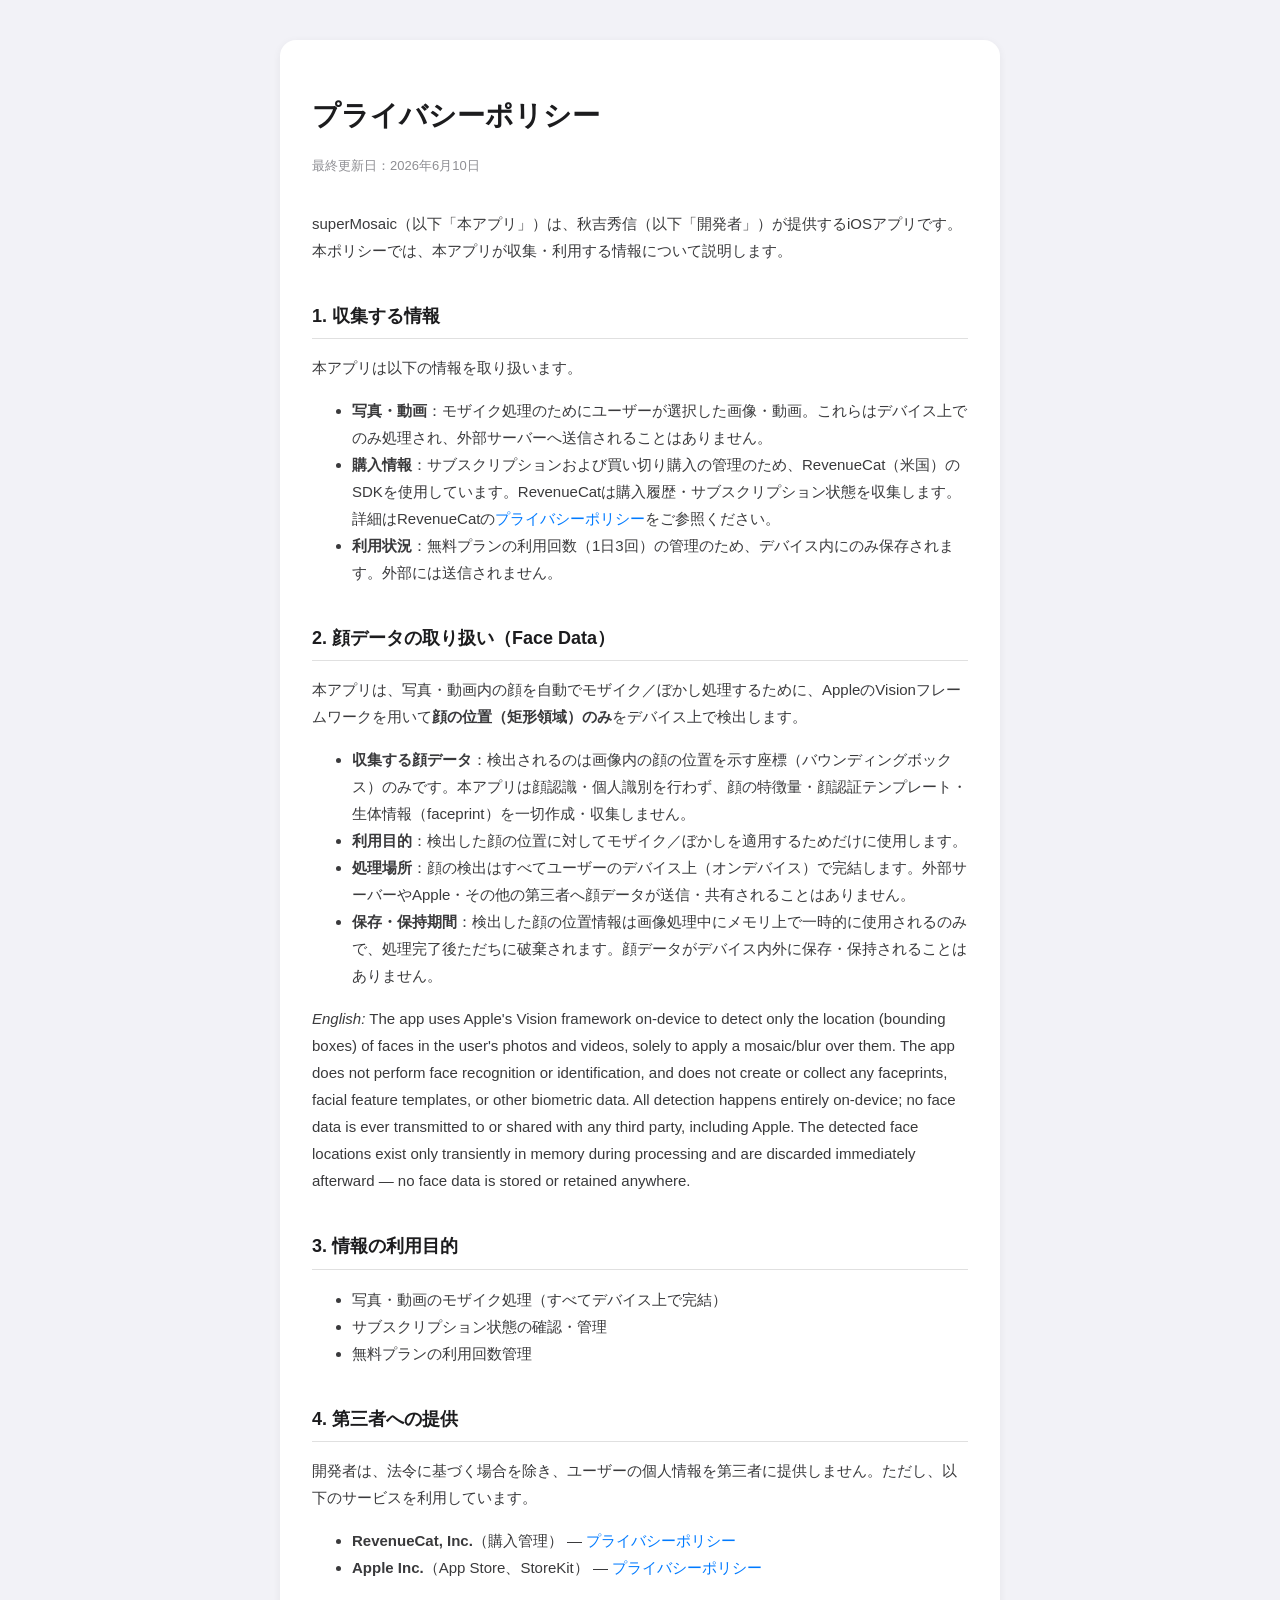
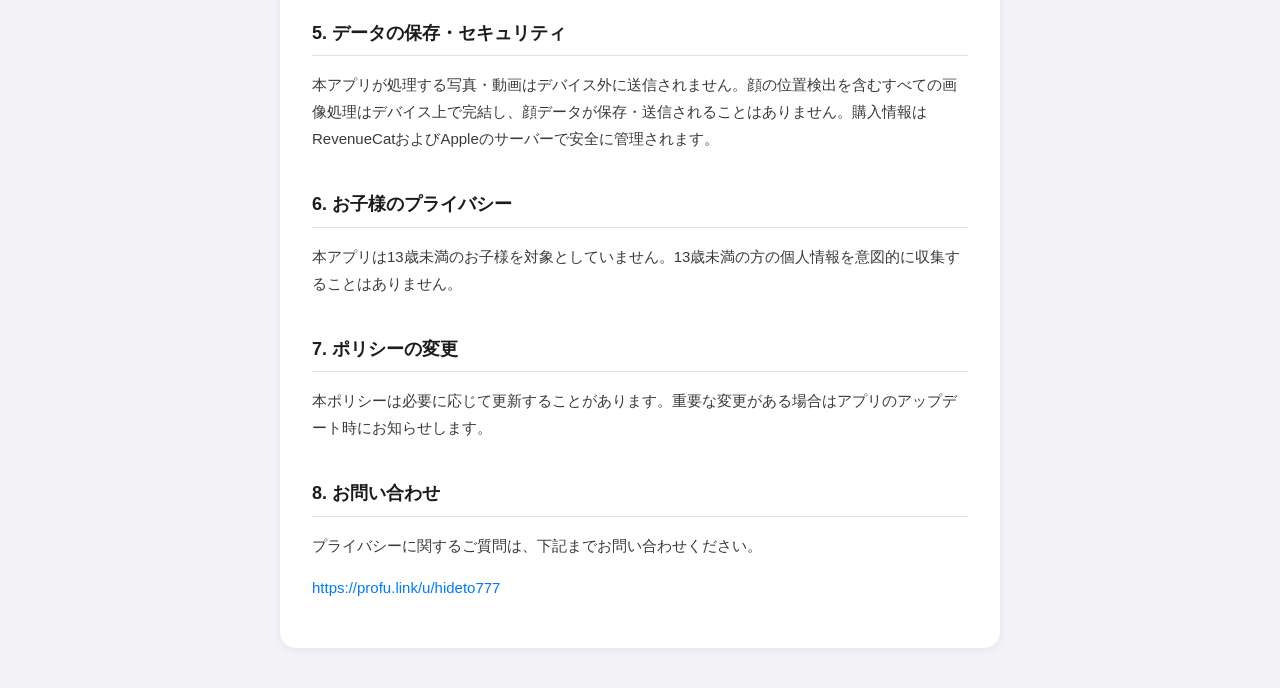
==== index.html @ 80f382d9 "Add files via upload" ====
<!DOCTYPE html>
<html lang="ja">
<head>
    <meta charset="UTF-8">
    <meta name="viewport" content="width=device-width, initial-scale=1.0">
    <title>プライバシーポリシー — superMosaic</title>
    <style>
        body {
            font-family: -apple-system, BlinkMacSystemFont, "Hiragino Sans", sans-serif;
            max-width: 720px;
            margin: 0 auto;
            padding: 40px 20px;
            color: #1c1c1e;
            line-height: 1.8;
            background: #f2f2f7;
        }
        h1 { font-size: 28px; margin-bottom: 8px; }
        h2 { font-size: 18px; margin-top: 36px; border-bottom: 1px solid #e0e0e0; padding-bottom: 6px; }
        p, li { font-size: 15px; color: #3a3a3c; }
        .card {
            background: #fff;
            border-radius: 16px;
            padding: 32px;
            box-shadow: 0 2px 8px rgba(0,0,0,0.06);
        }
        .updated { color: #8e8e93; font-size: 13px; margin-bottom: 32px; }
        a { color: #007aff; text-decoration: none; }
    </style>
</head>
<body>
<div class="card">
    <h1>プライバシーポリシー</h1>
    <p class="updated">最終更新日：2026年6月10日</p>

    <p>superMosaic（以下「本アプリ」）は、秋吉秀信（以下「開発者」）が提供するiOSアプリです。本ポリシーでは、本アプリが収集・利用する情報について説明します。</p>

    <h2>1. 収集する情報</h2>
    <p>本アプリは以下の情報を取り扱います。</p>
    <ul>
        <li><strong>写真・動画</strong>：モザイク処理のためにユーザーが選択した画像・動画。これらはデバイス上でのみ処理され、外部サーバーへ送信されることはありません。</li>
        <li><strong>購入情報</strong>：サブスクリプションおよび買い切り購入の管理のため、RevenueCat（米国）のSDKを使用しています。RevenueCatは購入履歴・サブスクリプション状態を収集します。詳細はRevenueCatの<a href="https://www.revenuecat.com/privacy" target="_blank">プライバシーポリシー</a>をご参照ください。</li>
        <li><strong>利用状況</strong>：無料プランの利用回数（1日3回）の管理のため、デバイス内にのみ保存されます。外部には送信されません。</li>
    </ul>

    <h2>2. 顔データの取り扱い（Face Data）</h2>
    <p>本アプリは、写真・動画内の顔を自動でモザイク／ぼかし処理するために、AppleのVisionフレームワークを用いて<strong>顔の位置（矩形領域）のみ</strong>をデバイス上で検出します。</p>
    <ul>
        <li><strong>収集する顔データ</strong>：検出されるのは画像内の顔の位置を示す座標（バウンディングボックス）のみです。本アプリは顔認識・個人識別を行わず、顔の特徴量・顔認証テンプレート・生体情報（faceprint）を一切作成・収集しません。</li>
        <li><strong>利用目的</strong>：検出した顔の位置に対してモザイク／ぼかしを適用するためだけに使用します。</li>
        <li><strong>処理場所</strong>：顔の検出はすべてユーザーのデバイス上（オンデバイス）で完結します。外部サーバーやApple・その他の第三者へ顔データが送信・共有されることはありません。</li>
        <li><strong>保存・保持期間</strong>：検出した顔の位置情報は画像処理中にメモリ上で一時的に使用されるのみで、処理完了後ただちに破棄されます。顔データがデバイス内外に保存・保持されることはありません。</li>
    </ul>
    <p><em>English:</em> The app uses Apple's Vision framework on-device to detect only the location (bounding boxes) of faces in the user's photos and videos, solely to apply a mosaic/blur over them. The app does not perform face recognition or identification, and does not create or collect any faceprints, facial feature templates, or other biometric data. All detection happens entirely on-device; no face data is ever transmitted to or shared with any third party, including Apple. The detected face locations exist only transiently in memory during processing and are discarded immediately afterward — no face data is stored or retained anywhere.</p>

    <h2>3. 情報の利用目的</h2>
    <ul>
        <li>写真・動画のモザイク処理（すべてデバイス上で完結）</li>
        <li>サブスクリプション状態の確認・管理</li>
        <li>無料プランの利用回数管理</li>
    </ul>

    <h2>4. 第三者への提供</h2>
    <p>開発者は、法令に基づく場合を除き、ユーザーの個人情報を第三者に提供しません。ただし、以下のサービスを利用しています。</p>
    <ul>
        <li><strong>RevenueCat, Inc.</strong>（購入管理） — <a href="https://www.revenuecat.com/privacy" target="_blank">プライバシーポリシー</a></li>
        <li><strong>Apple Inc.</strong>（App Store、StoreKit） — <a href="https://www.apple.com/jp/privacy/" target="_blank">プライバシーポリシー</a></li>
    </ul>

    <h2>5. データの保存・セキュリティ</h2>
    <p>本アプリが処理する写真・動画はデバイス外に送信されません。顔の位置検出を含むすべての画像処理はデバイス上で完結し、顔データが保存・送信されることはありません。購入情報はRevenueCatおよびAppleのサーバーで安全に管理されます。</p>

    <h2>6. お子様のプライバシー</h2>
    <p>本アプリは13歳未満のお子様を対象としていません。13歳未満の方の個人情報を意図的に収集することはありません。</p>

    <h2>7. ポリシーの変更</h2>
    <p>本ポリシーは必要に応じて更新することがあります。重要な変更がある場合はアプリのアップデート時にお知らせします。</p>

    <h2>8. お問い合わせ</h2>
    <p>プライバシーに関するご質問は、下記までお問い合わせください。</p>
    <p><a href="https://profu.link/u/hideto777" target="_blank">https://profu.link/u/hideto777</a></p>
</div>
</body>
</html>
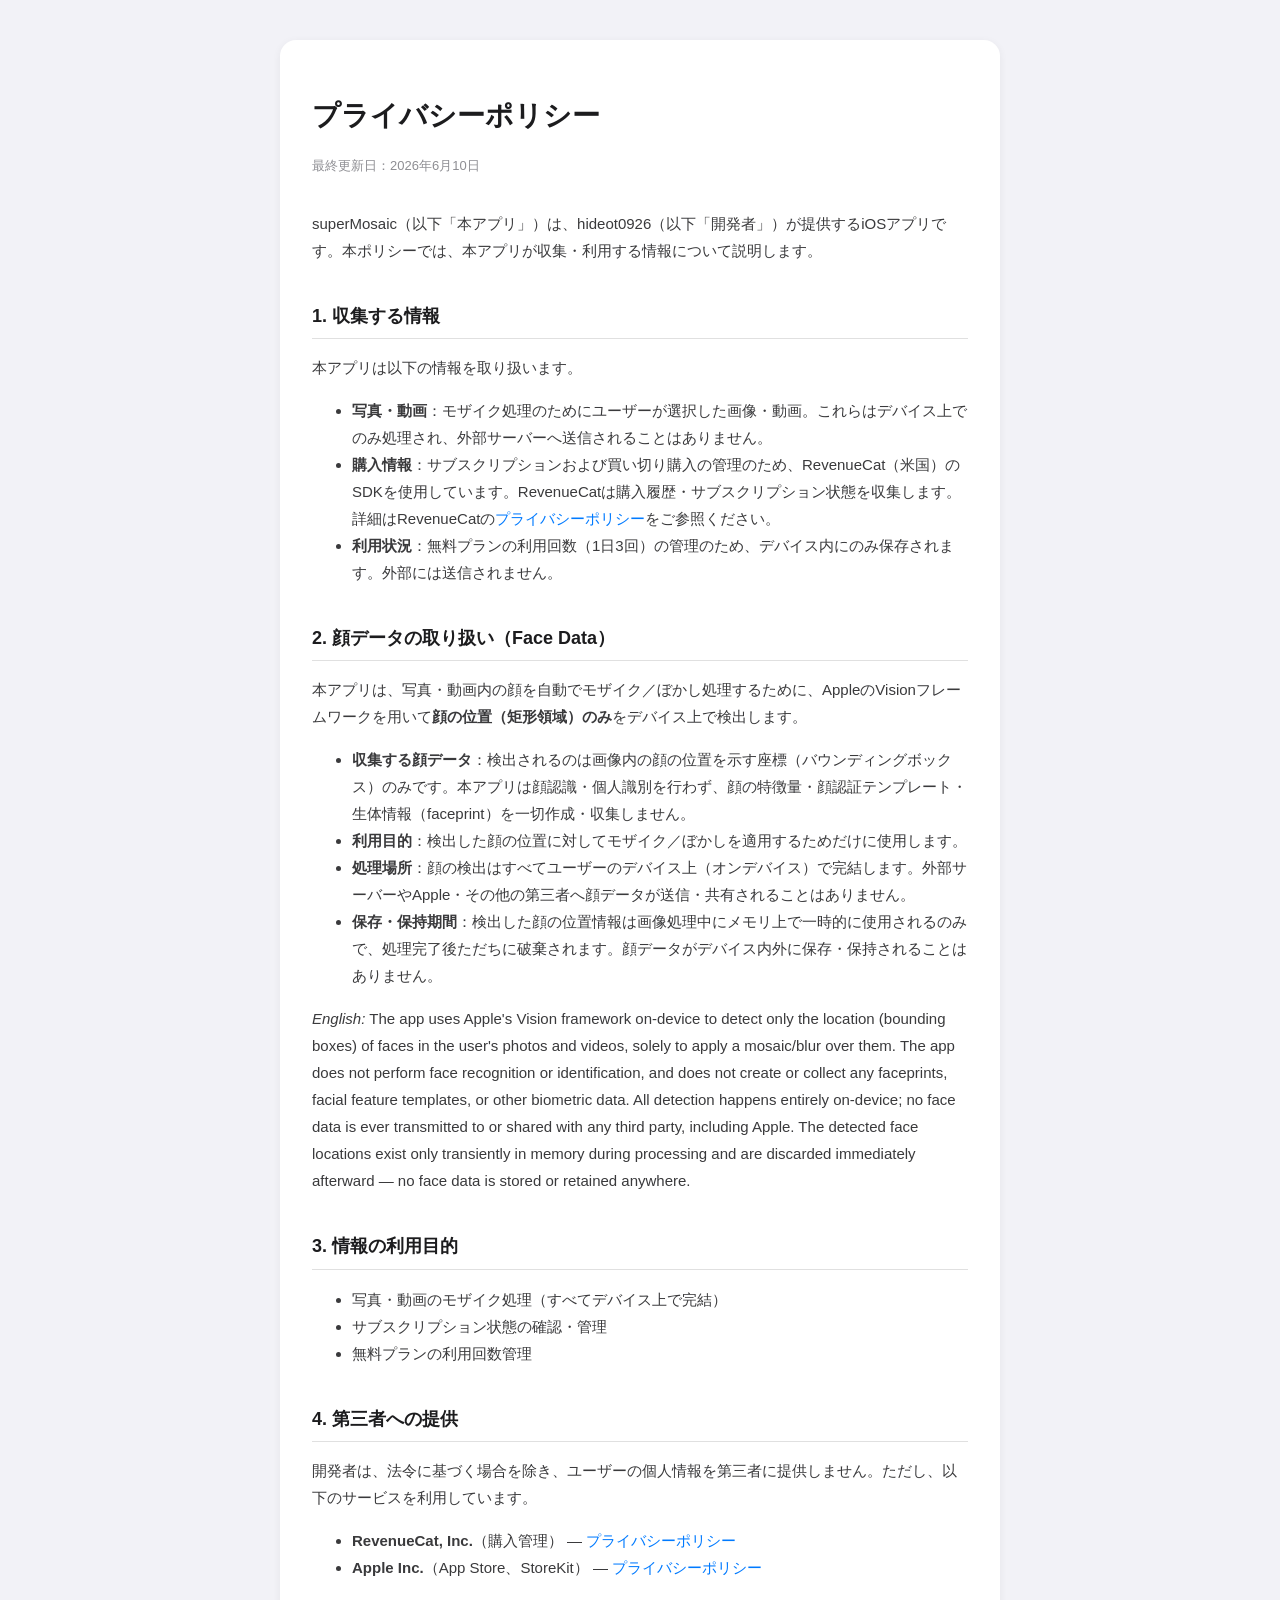
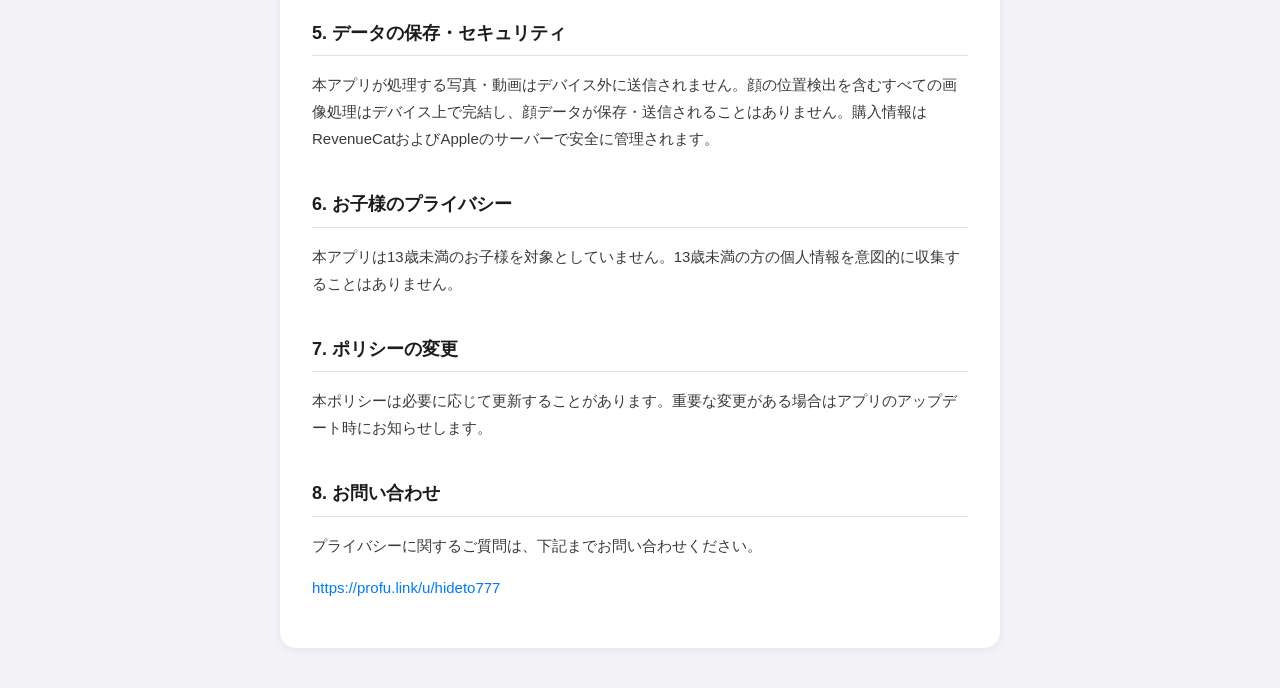
==== commit ba1efee7: "Update index.html" ====
--- a/index.html
+++ b/index.html
@@ -32,7 +32,7 @@
     <h1>プライバシーポリシー</h1>
     <p class="updated">最終更新日：2026年6月10日</p>
 
-    <p>superMosaic（以下「本アプリ」）は、秋吉秀信（以下「開発者」）が提供するiOSアプリです。本ポリシーでは、本アプリが収集・利用する情報について説明します。</p>
+    <p>superMosaic（以下「本アプリ」）は、hideot0926（以下「開発者」）が提供するiOSアプリです。本ポリシーでは、本アプリが収集・利用する情報について説明します。</p>
 
     <h2>1. 収集する情報</h2>
     <p>本アプリは以下の情報を取り扱います。</p>
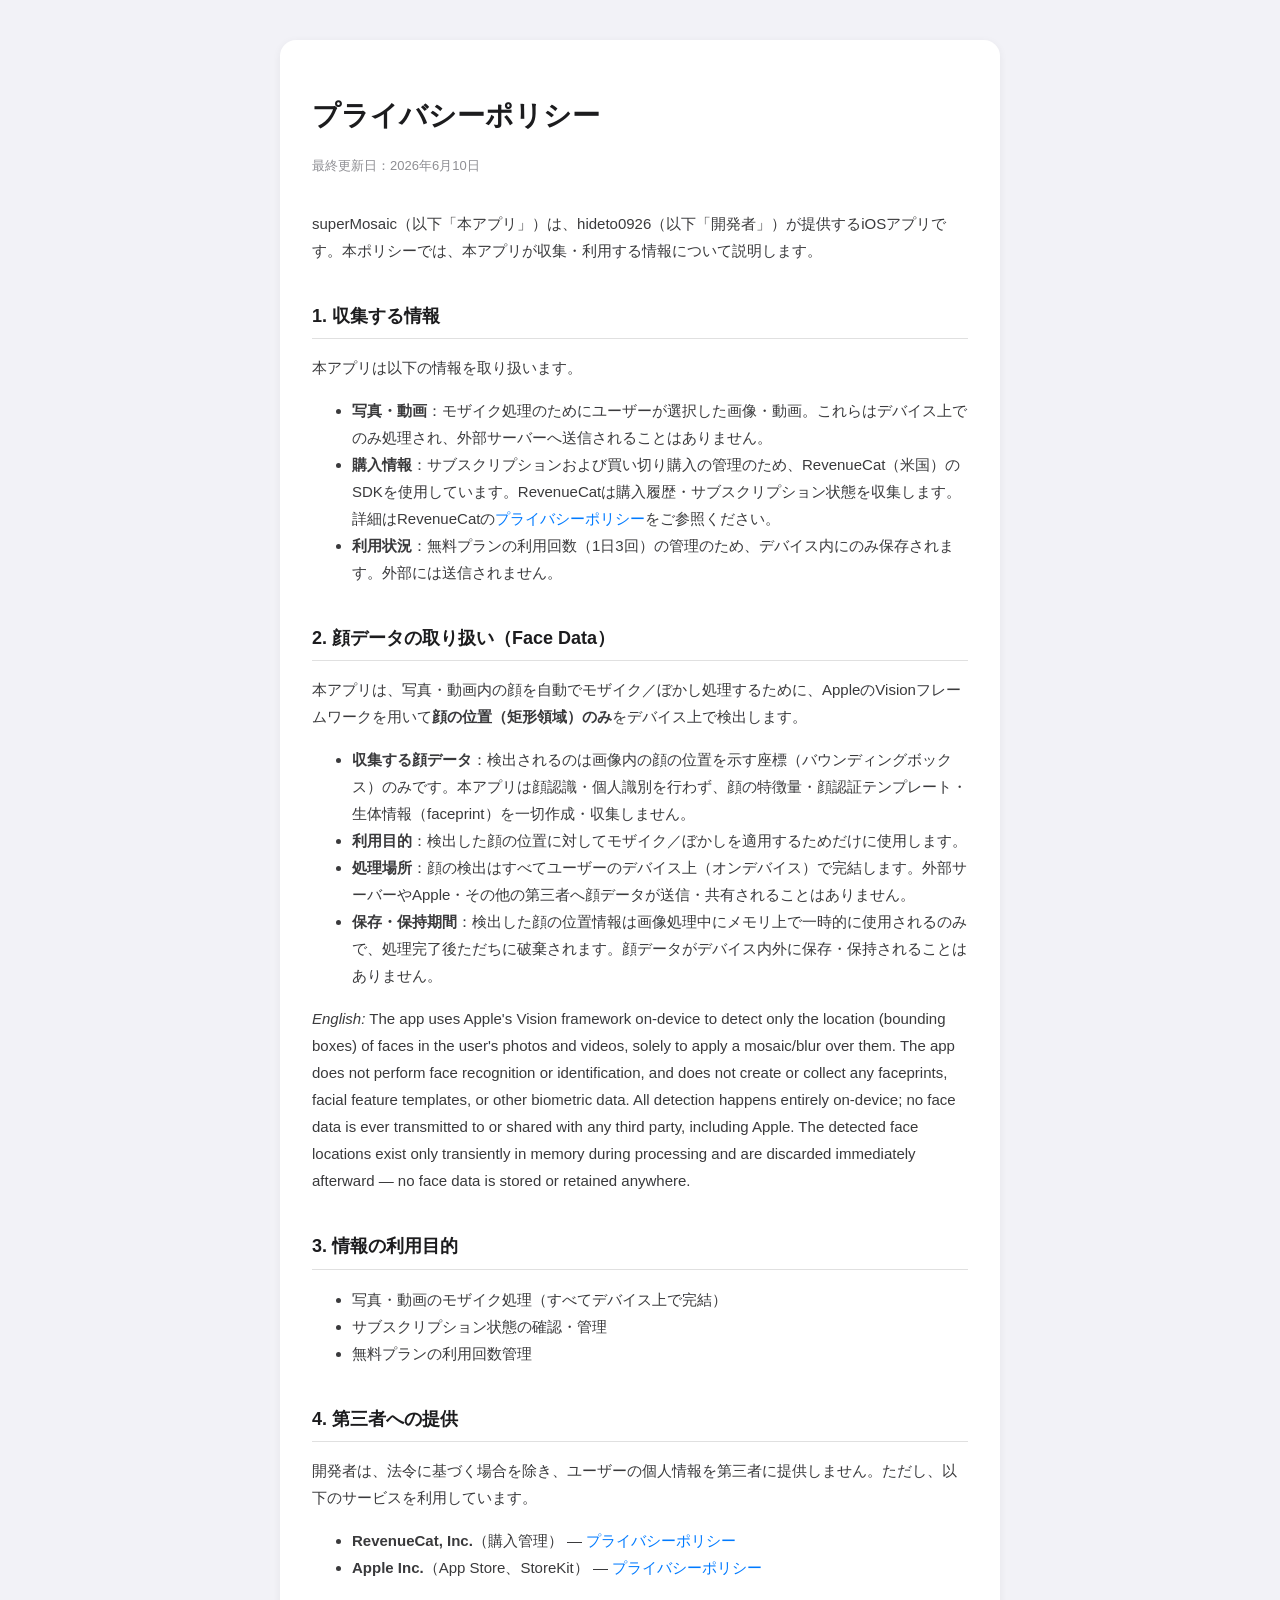
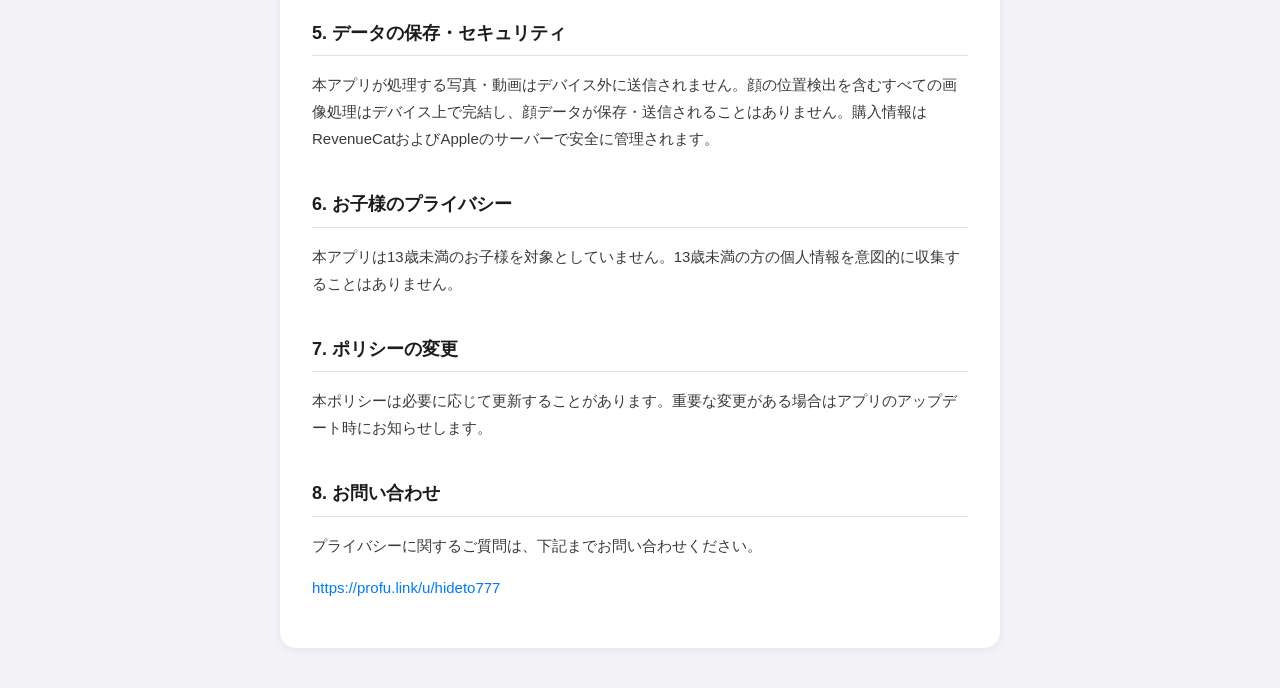
==== commit 9035718a: "Update index.html" ====
--- a/index.html
+++ b/index.html
@@ -32,7 +32,7 @@
     <h1>プライバシーポリシー</h1>
     <p class="updated">最終更新日：2026年6月10日</p>
 
-    <p>superMosaic（以下「本アプリ」）は、hideot0926（以下「開発者」）が提供するiOSアプリです。本ポリシーでは、本アプリが収集・利用する情報について説明します。</p>
+    <p>superMosaic（以下「本アプリ」）は、hideto0926（以下「開発者」）が提供するiOSアプリです。本ポリシーでは、本アプリが収集・利用する情報について説明します。</p>
 
     <h2>1. 収集する情報</h2>
     <p>本アプリは以下の情報を取り扱います。</p>
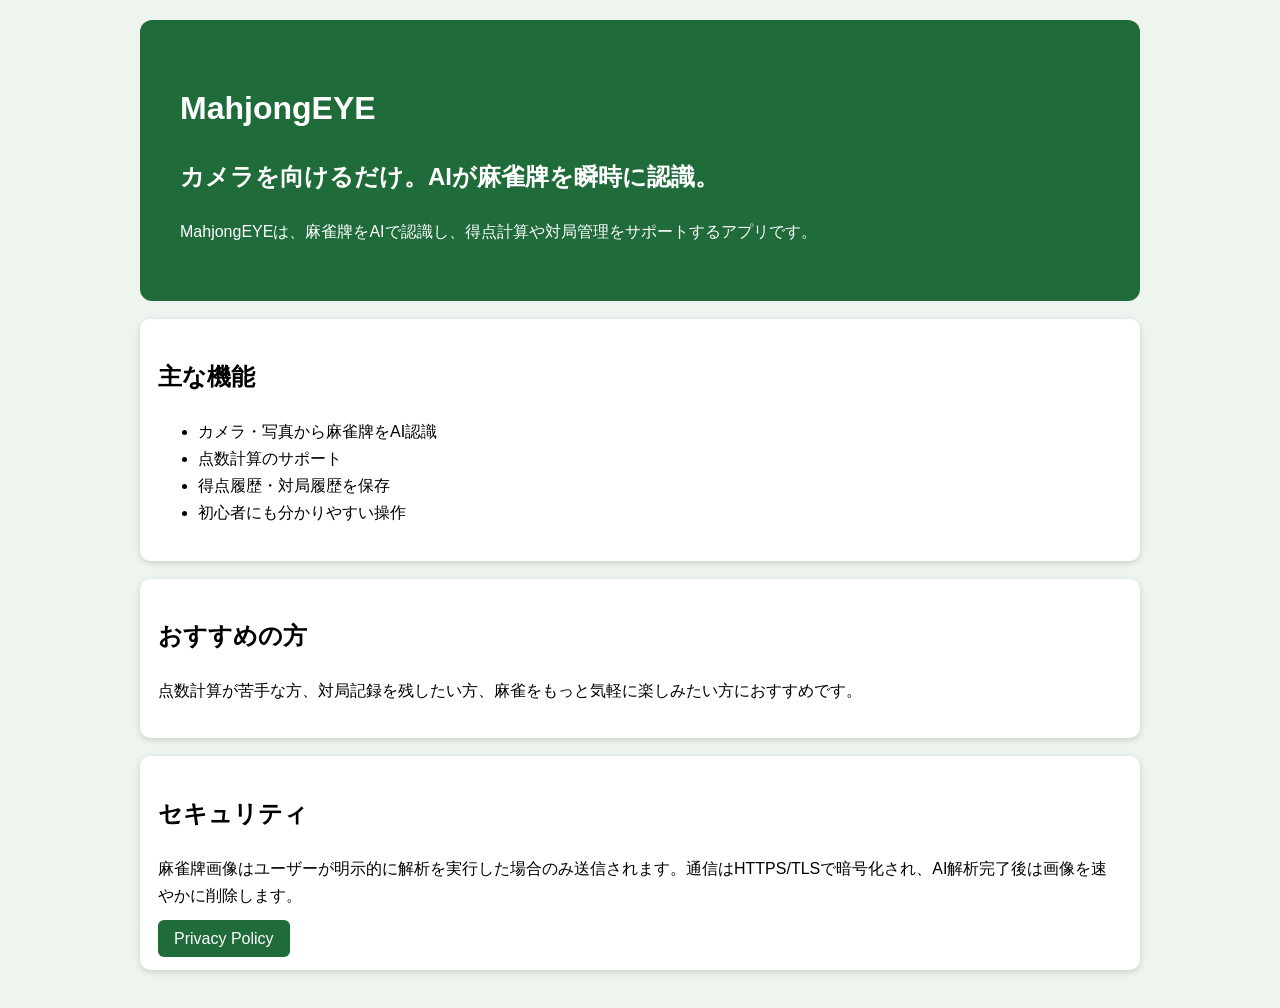
==== commit c6835ea9: "Add files via upload" ====
--- a/index.html
+++ b/index.html
@@ -1,83 +1 @@
-<!DOCTYPE html>
-<html lang="ja">
-<head>
-    <meta charset="UTF-8">
-    <meta name="viewport" content="width=device-width, initial-scale=1.0">
-    <title>プライバシーポリシー — superMosaic</title>
-    <style>
-        body {
-            font-family: -apple-system, BlinkMacSystemFont, "Hiragino Sans", sans-serif;
-            max-width: 720px;
-            margin: 0 auto;
-            padding: 40px 20px;
-            color: #1c1c1e;
-            line-height: 1.8;
-            background: #f2f2f7;
-        }
-        h1 { font-size: 28px; margin-bottom: 8px; }
-        h2 { font-size: 18px; margin-top: 36px; border-bottom: 1px solid #e0e0e0; padding-bottom: 6px; }
-        p, li { font-size: 15px; color: #3a3a3c; }
-        .card {
-            background: #fff;
-            border-radius: 16px;
-            padding: 32px;
-            box-shadow: 0 2px 8px rgba(0,0,0,0.06);
-        }
-        .updated { color: #8e8e93; font-size: 13px; margin-bottom: 32px; }
-        a { color: #007aff; text-decoration: none; }
-    </style>
-</head>
-<body>
-<div class="card">
-    <h1>プライバシーポリシー</h1>
-    <p class="updated">最終更新日：2026年6月10日</p>
-
-    <p>superMosaic（以下「本アプリ」）は、hideto0926（以下「開発者」）が提供するiOSアプリです。本ポリシーでは、本アプリが収集・利用する情報について説明します。</p>
-
-    <h2>1. 収集する情報</h2>
-    <p>本アプリは以下の情報を取り扱います。</p>
-    <ul>
-        <li><strong>写真・動画</strong>：モザイク処理のためにユーザーが選択した画像・動画。これらはデバイス上でのみ処理され、外部サーバーへ送信されることはありません。</li>
-        <li><strong>購入情報</strong>：サブスクリプションおよび買い切り購入の管理のため、RevenueCat（米国）のSDKを使用しています。RevenueCatは購入履歴・サブスクリプション状態を収集します。詳細はRevenueCatの<a href="https://www.revenuecat.com/privacy" target="_blank">プライバシーポリシー</a>をご参照ください。</li>
-        <li><strong>利用状況</strong>：無料プランの利用回数（1日3回）の管理のため、デバイス内にのみ保存されます。外部には送信されません。</li>
-    </ul>
-
-    <h2>2. 顔データの取り扱い（Face Data）</h2>
-    <p>本アプリは、写真・動画内の顔を自動でモザイク／ぼかし処理するために、AppleのVisionフレームワークを用いて<strong>顔の位置（矩形領域）のみ</strong>をデバイス上で検出します。</p>
-    <ul>
-        <li><strong>収集する顔データ</strong>：検出されるのは画像内の顔の位置を示す座標（バウンディングボックス）のみです。本アプリは顔認識・個人識別を行わず、顔の特徴量・顔認証テンプレート・生体情報（faceprint）を一切作成・収集しません。</li>
-        <li><strong>利用目的</strong>：検出した顔の位置に対してモザイク／ぼかしを適用するためだけに使用します。</li>
-        <li><strong>処理場所</strong>：顔の検出はすべてユーザーのデバイス上（オンデバイス）で完結します。外部サーバーやApple・その他の第三者へ顔データが送信・共有されることはありません。</li>
-        <li><strong>保存・保持期間</strong>：検出した顔の位置情報は画像処理中にメモリ上で一時的に使用されるのみで、処理完了後ただちに破棄されます。顔データがデバイス内外に保存・保持されることはありません。</li>
-    </ul>
-    <p><em>English:</em> The app uses Apple's Vision framework on-device to detect only the location (bounding boxes) of faces in the user's photos and videos, solely to apply a mosaic/blur over them. The app does not perform face recognition or identification, and does not create or collect any faceprints, facial feature templates, or other biometric data. All detection happens entirely on-device; no face data is ever transmitted to or shared with any third party, including Apple. The detected face locations exist only transiently in memory during processing and are discarded immediately afterward — no face data is stored or retained anywhere.</p>
-
-    <h2>3. 情報の利用目的</h2>
-    <ul>
-        <li>写真・動画のモザイク処理（すべてデバイス上で完結）</li>
-        <li>サブスクリプション状態の確認・管理</li>
-        <li>無料プランの利用回数管理</li>
-    </ul>
-
-    <h2>4. 第三者への提供</h2>
-    <p>開発者は、法令に基づく場合を除き、ユーザーの個人情報を第三者に提供しません。ただし、以下のサービスを利用しています。</p>
-    <ul>
-        <li><strong>RevenueCat, Inc.</strong>（購入管理） — <a href="https://www.revenuecat.com/privacy" target="_blank">プライバシーポリシー</a></li>
-        <li><strong>Apple Inc.</strong>（App Store、StoreKit） — <a href="https://www.apple.com/jp/privacy/" target="_blank">プライバシーポリシー</a></li>
-    </ul>
-
-    <h2>5. データの保存・セキュリティ</h2>
-    <p>本アプリが処理する写真・動画はデバイス外に送信されません。顔の位置検出を含むすべての画像処理はデバイス上で完結し、顔データが保存・送信されることはありません。購入情報はRevenueCatおよびAppleのサーバーで安全に管理されます。</p>
-
-    <h2>6. お子様のプライバシー</h2>
-    <p>本アプリは13歳未満のお子様を対象としていません。13歳未満の方の個人情報を意図的に収集することはありません。</p>
-
-    <h2>7. ポリシーの変更</h2>
-    <p>本ポリシーは必要に応じて更新することがあります。重要な変更がある場合はアプリのアップデート時にお知らせします。</p>
-
-    <h2>8. お問い合わせ</h2>
-    <p>プライバシーに関するご質問は、下記までお問い合わせください。</p>
-    <p><a href="https://profu.link/u/hideto777" target="_blank">https://profu.link/u/hideto777</a></p>
-</div>
-</body>
-</html>
+<!doctype html><html lang='ja'><head><meta charset='utf-8'><meta name='viewport' content='width=device-width,initial-scale=1'><title>MahjongEYE</title><link rel='stylesheet' href='style.css'></head><body><header><h1>MahjongEYE</h1><h2>カメラを向けるだけ。AIが麻雀牌を瞬時に認識。</h2><p>MahjongEYEは、麻雀牌をAIで認識し、得点計算や対局管理をサポートするアプリです。</p></header><div class='card'><h2>主な機能</h2><ul><li>カメラ・写真から麻雀牌をAI認識</li><li>点数計算のサポート</li><li>得点履歴・対局履歴を保存</li><li>初心者にも分かりやすい操作</li></ul></div><div class='card'><h2>おすすめの方</h2><p>点数計算が苦手な方、対局記録を残したい方、麻雀をもっと気軽に楽しみたい方におすすめです。</p></div><div class='card'><h2>セキュリティ</h2><p>麻雀牌画像はユーザーが明示的に解析を実行した場合のみ送信されます。通信はHTTPS/TLSで暗号化され、AI解析完了後は画像を速やかに削除します。</p><a class='btn' href='privacy.html'>Privacy Policy</a></div></body></html>
--- a/style.css
+++ b/style.css
@@ -0,0 +1 @@
+body{font-family:Arial;background:#eef5ee;max-width:1000px;margin:auto;padding:20px;line-height:1.7}header{background:#1f6b3a;color:#fff;padding:40px;border-radius:12px}.card{background:#fff;padding:18px;border-radius:10px;margin:18px 0;box-shadow:0 2px 6px #ccc}.btn{background:#1f6b3a;color:#fff;padding:10px 16px;text-decoration:none;border-radius:6px}
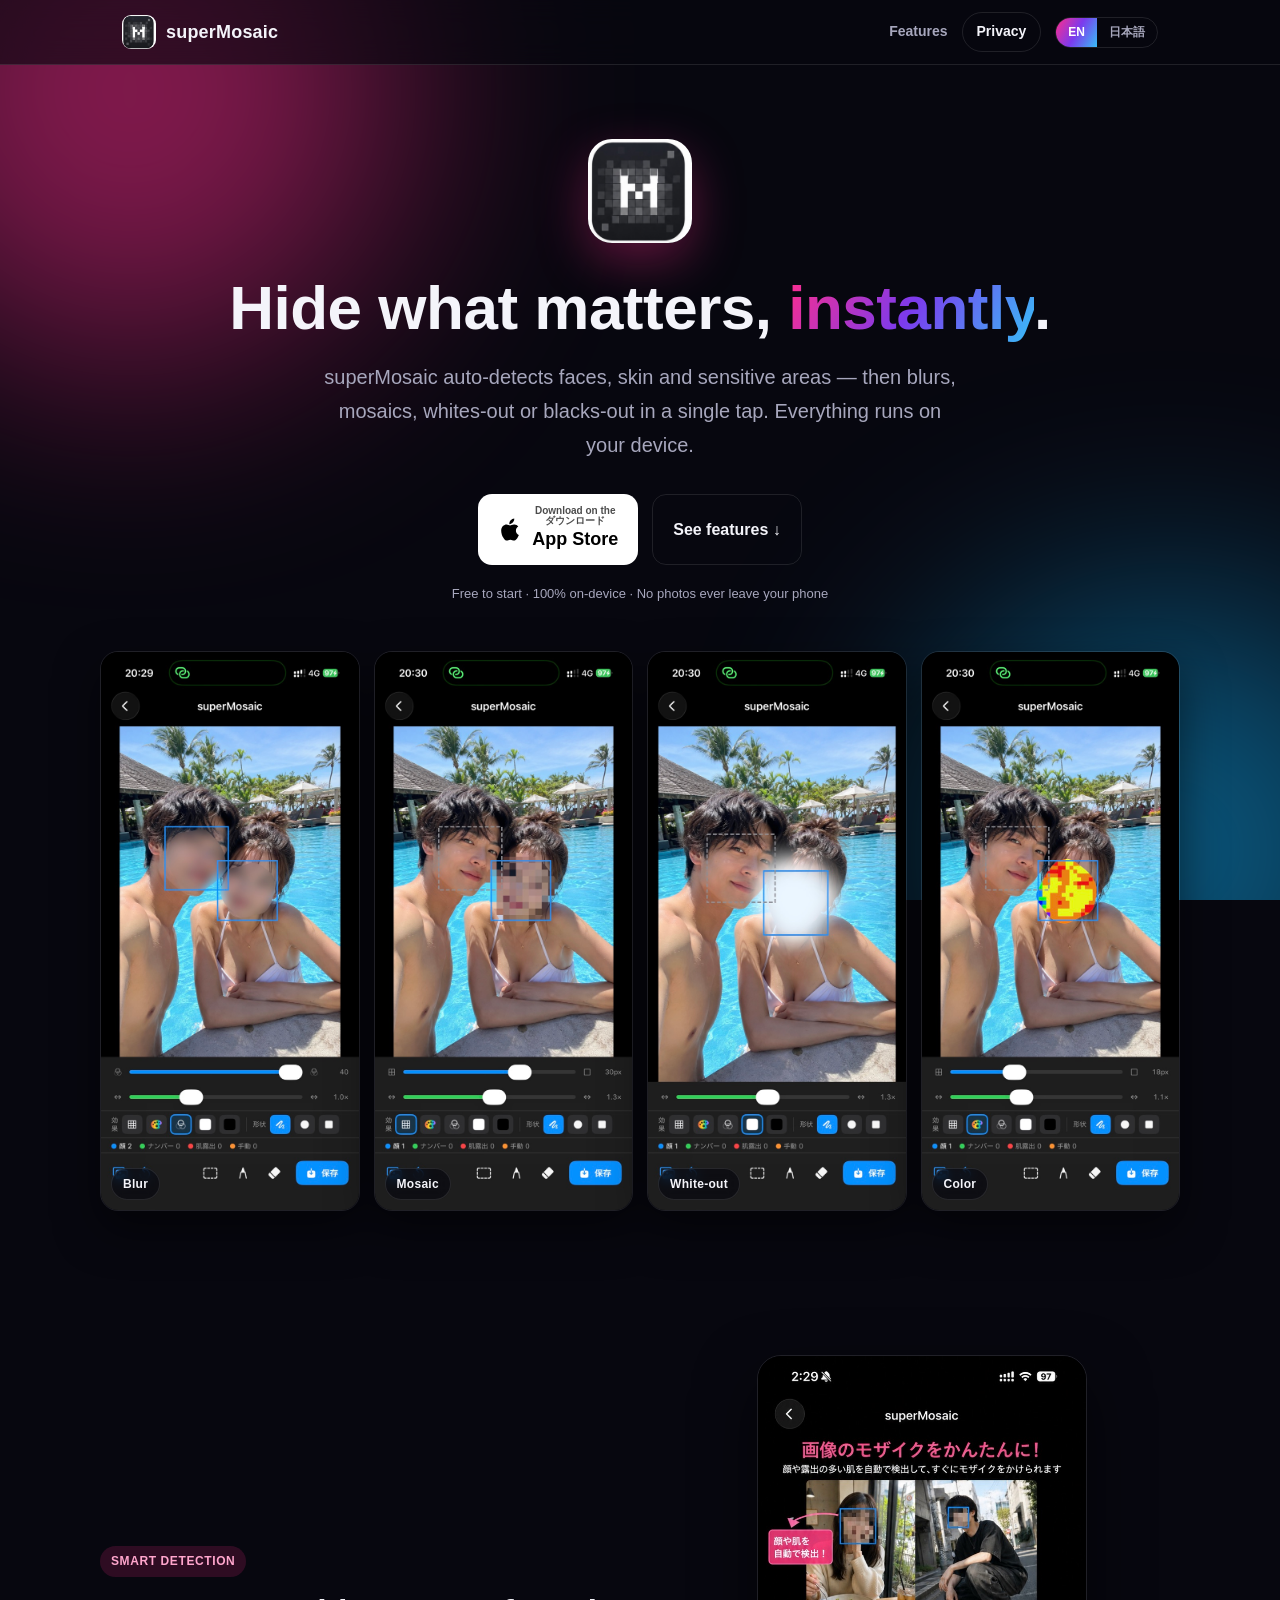
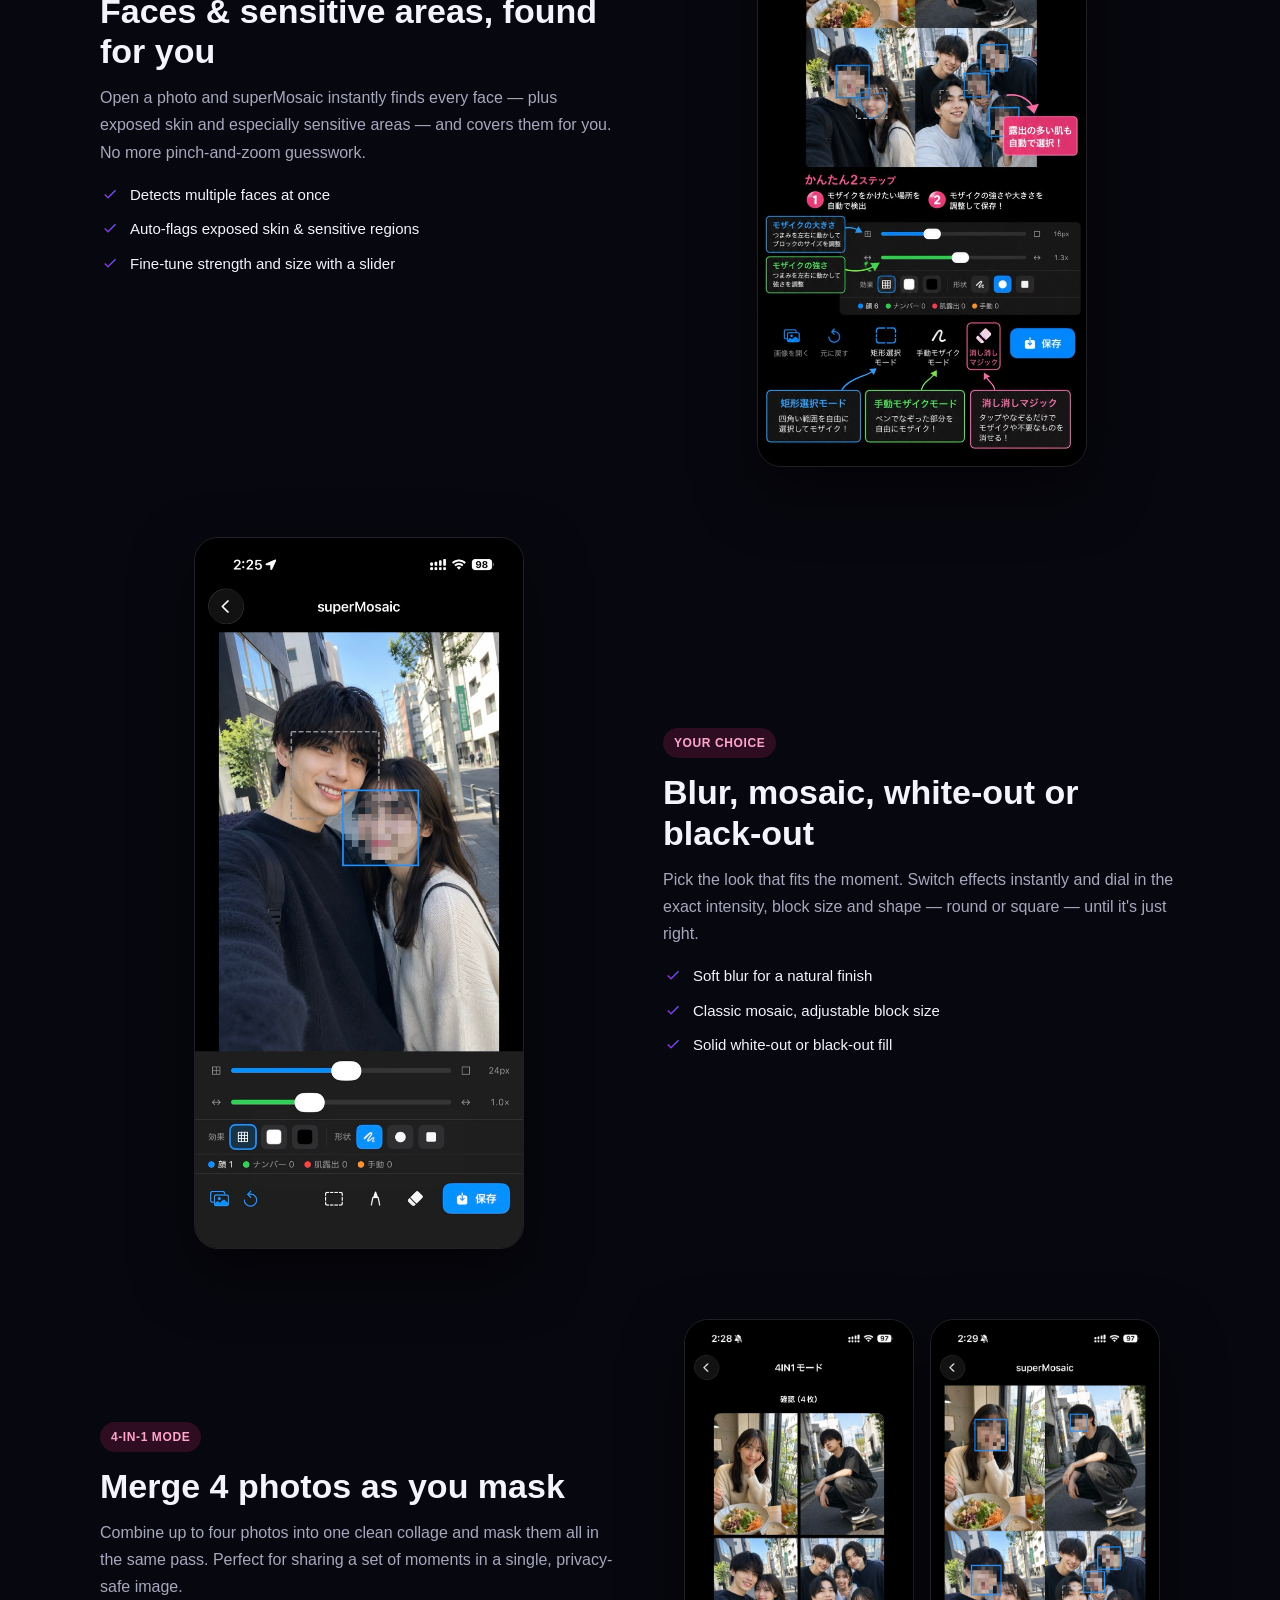
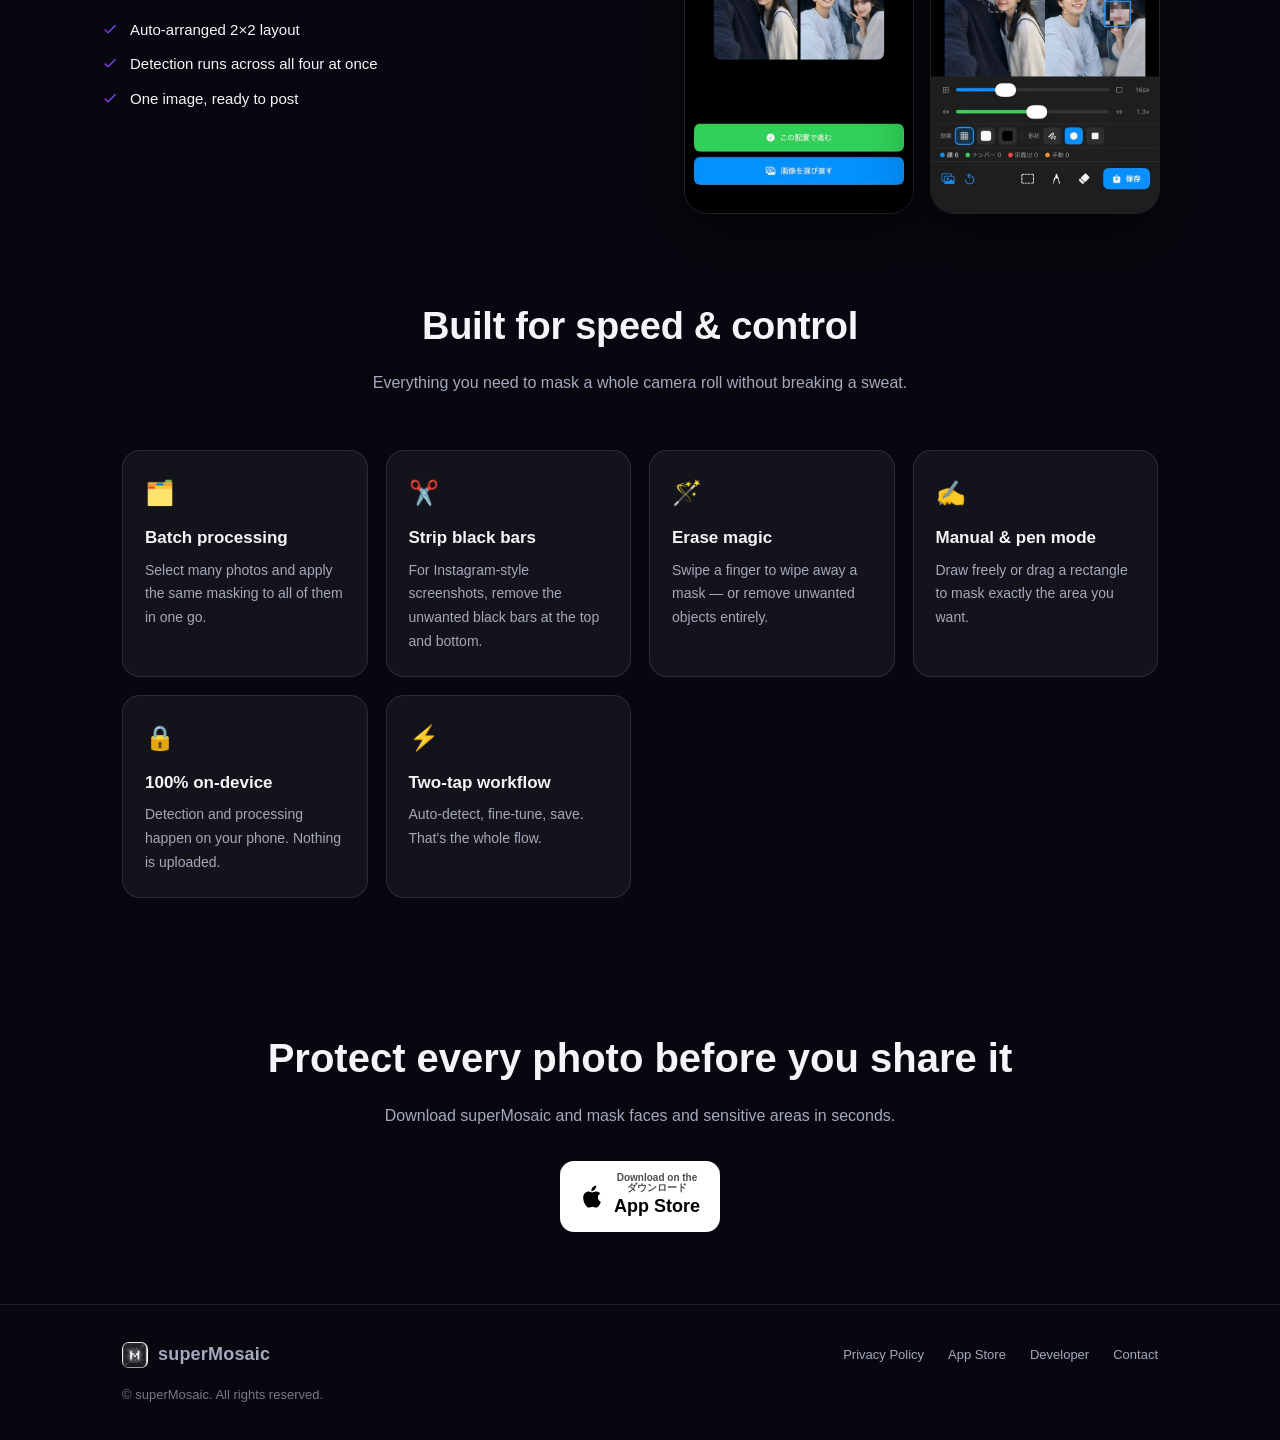
==== commit 8e99f443: "Add files via upload" ====
--- a/index.html
+++ b/index.html
@@ -1 +1,307 @@
-<!doctype html><html lang='ja'><head><meta charset='utf-8'><meta name='viewport' content='width=device-width,initial-scale=1'><title>MahjongEYE</title><link rel='stylesheet' href='style.css'></head><body><header><h1>MahjongEYE</h1><h2>カメラを向けるだけ。AIが麻雀牌を瞬時に認識。</h2><p>MahjongEYEは、麻雀牌をAIで認識し、得点計算や対局管理をサポートするアプリです。</p></header><div class='card'><h2>主な機能</h2><ul><li>カメラ・写真から麻雀牌をAI認識</li><li>点数計算のサポート</li><li>得点履歴・対局履歴を保存</li><li>初心者にも分かりやすい操作</li></ul></div><div class='card'><h2>おすすめの方</h2><p>点数計算が苦手な方、対局記録を残したい方、麻雀をもっと気軽に楽しみたい方におすすめです。</p></div><div class='card'><h2>セキュリティ</h2><p>麻雀牌画像はユーザーが明示的に解析を実行した場合のみ送信されます。通信はHTTPS/TLSで暗号化され、AI解析完了後は画像を速やかに削除します。</p><a class='btn' href='privacy.html'>Privacy Policy</a></div></body></html>+<!DOCTYPE html>
+<html lang="en">
+<head>
+<meta charset="UTF-8" />
+<meta name="viewport" content="width=device-width, initial-scale=1.0" />
+<title>superMosaic — Hide what matters, instantly</title>
+<meta name="description" content="Auto-detect faces, skin and sensitive areas, then blur, mosaic, white-out or black-out in a tap. Batch-process many photos, merge 4 into one, and strip black bars from screenshots. 100% on-device." />
+<link rel="icon" href="assets/icon.png" />
+<meta property="og:title" content="superMosaic — Hide what matters, instantly" />
+<meta property="og:description" content="Auto-detect faces & sensitive areas, then blur, mosaic, white-out or black-out in a tap. Batch, 4-in-1 merge, screenshot bar removal — all on-device." />
+<meta property="og:image" content="assets/og.png" />
+<meta property="og:type" content="website" />
+<meta name="theme-color" content="#07070f" />
+<style>
+  :root{
+    --bg:#07070f;
+    --card:rgba(255,255,255,.05);
+    --border:rgba(255,255,255,.10);
+    --text:#f4f4fa;
+    --muted:#a7a7bd;
+    --pink:#ff2d8c;
+    --blue:#38bdf8;
+    --grad:linear-gradient(120deg,#ff2d8c,#7c3aed,#38bdf8);
+  }
+  *{box-sizing:border-box;margin:0;padding:0}
+  html{scroll-behavior:smooth}
+  body{
+    font-family:-apple-system,BlinkMacSystemFont,"Segoe UI",Roboto,"Hiragino Sans","Noto Sans JP",sans-serif;
+    background:var(--bg);color:var(--text);line-height:1.7;-webkit-font-smoothing:antialiased;
+    overflow-x:hidden;
+  }
+  a{color:inherit}
+  .wrap{max-width:1080px;margin:0 auto;padding:0 22px}
+  .lang-ja{display:none}
+  body.ja .lang-en{display:none}
+  body.ja .lang-ja{display:initial}
+  body.ja .lang-ja.block{display:block}
+
+  /* glow background */
+  .bg-glow{position:fixed;inset:0;z-index:-1;overflow:hidden;background:var(--bg)}
+  .bg-glow::before,.bg-glow::after{content:"";position:absolute;border-radius:50%;filter:blur(120px);opacity:.5}
+  .bg-glow::before{width:540px;height:540px;background:#ff2d8c;top:-180px;left:-140px}
+  .bg-glow::after{width:500px;height:500px;background:#0ea5e9;bottom:-200px;right:-140px}
+
+  /* header */
+  header{position:sticky;top:0;z-index:50;backdrop-filter:blur(14px);background:rgba(7,7,15,.62);border-bottom:1px solid var(--border)}
+  .nav{display:flex;align-items:center;gap:14px;height:64px}
+  .brand{display:flex;align-items:center;gap:10px;font-weight:800;font-size:18px;letter-spacing:.2px}
+  .brand img{width:34px;height:34px;border-radius:9px}
+  .nav .spacer{flex:1}
+  .nav a.link{color:var(--muted);text-decoration:none;font-size:14px;font-weight:600}
+  .nav a.link:hover{color:var(--text)}
+  .nav a.priv{border:1px solid var(--border);padding:7px 14px;border-radius:999px;color:var(--text)}
+  .nav a.priv:hover{border-color:var(--pink);background:rgba(255,45,140,.12)}
+  .langtoggle{display:flex;border:1px solid var(--border);border-radius:999px;overflow:hidden}
+  .langtoggle button{background:transparent;color:var(--muted);border:0;padding:6px 12px;font-size:12px;font-weight:700;cursor:pointer}
+  .langtoggle button.active{background:var(--grad);color:#fff}
+
+  /* hero */
+  .hero{padding:74px 0 30px;text-align:center}
+  .hero img.appicon{width:104px;height:104px;border-radius:24px;box-shadow:0 18px 50px rgba(255,45,140,.35);margin-bottom:24px}
+  .hero h1{font-size:clamp(34px,6vw,62px);line-height:1.08;font-weight:900;letter-spacing:-.5px}
+  .hero h1 .grad{background:var(--grad);-webkit-background-clip:text;background-clip:text;-webkit-text-fill-color:transparent}
+  .hero p.sub{color:var(--muted);font-size:clamp(16px,2.4vw,20px);max-width:640px;margin:18px auto 0}
+  .cta{display:flex;gap:14px;justify-content:center;flex-wrap:wrap;margin-top:32px}
+  .appstore{display:inline-flex;align-items:center;gap:10px;background:#fff;color:#000;text-decoration:none;padding:12px 20px;border-radius:14px;font-weight:700;transition:transform .15s}
+  .appstore:hover{transform:translateY(-2px)}
+  .appstore svg{width:24px;height:24px}
+  .appstore small{display:block;font-size:10px;font-weight:600;opacity:.7;line-height:1}
+  .appstore b{font-size:18px;line-height:1.15}
+  .ghost{display:inline-flex;align-items:center;padding:12px 20px;border-radius:14px;border:1px solid var(--border);color:var(--text);text-decoration:none;font-weight:700;transition:.15s}
+  .ghost:hover{border-color:var(--pink);background:rgba(255,45,140,.12)}
+  .note{margin-top:18px;color:var(--muted);font-size:13px}
+
+  /* effect showcase strip */
+  .fxwrap{margin:46px 0 8px}
+  .fxgrid{display:grid;grid-template-columns:repeat(4,1fr);gap:14px}
+  .fxitem{position:relative;border-radius:18px;overflow:hidden;border:1px solid var(--border);box-shadow:0 18px 44px rgba(0,0,0,.5)}
+  .fxitem img{width:100%;display:block;aspect-ratio:9/19.5;object-fit:cover;object-position:center 28%}
+  .fxitem span{position:absolute;left:10px;bottom:10px;font-size:12px;font-weight:800;letter-spacing:.3px;
+    background:rgba(7,7,15,.66);backdrop-filter:blur(6px);padding:5px 11px;border-radius:999px;border:1px solid var(--border)}
+  @media(max-width:760px){.fxgrid{grid-template-columns:repeat(2,1fr)}}
+
+  /* feature rows */
+  section.features{padding:36px 0 10px}
+  .row{display:grid;grid-template-columns:1fr 1fr;gap:46px;align-items:center;margin:70px 0}
+  .row.rev .txt{order:2}
+  .row .shot{display:flex;justify-content:center;gap:16px}
+  .row .shot img{width:100%;max-width:330px;border-radius:24px;border:1px solid var(--border);box-shadow:0 24px 60px rgba(0,0,0,.55)}
+  .row .shot.duo img{max-width:230px}
+  .tag{display:inline-block;font-size:12px;font-weight:800;letter-spacing:.6px;text-transform:uppercase;background:rgba(255,45,140,.16);color:#ffa6cd;padding:5px 11px;border-radius:999px;margin-bottom:14px}
+  .row h2{font-size:clamp(24px,3.4vw,34px);line-height:1.2;font-weight:850;margin-bottom:12px}
+  .row p{color:var(--muted);font-size:16px}
+  .row ul{list-style:none;margin-top:16px;display:flex;flex-direction:column;gap:9px}
+  .row li{display:flex;gap:10px;color:var(--text);font-size:15px}
+  .row li::before{content:"";flex:0 0 auto;width:20px;height:20px;border-radius:6px;background:var(--grad);margin-top:2px;
+    -webkit-mask:url("data:image/svg+xml;utf8,<svg xmlns='http://www.w3.org/2000/svg' viewBox='0 0 24 24'><path fill='black' d='M9 16.2 4.8 12l-1.4 1.4L9 19 21 7l-1.4-1.4z'/></svg>") center/16px no-repeat;
+    mask:url("data:image/svg+xml;utf8,<svg xmlns='http://www.w3.org/2000/svg' viewBox='0 0 24 24'><path fill='black' d='M9 16.2 4.8 12l-1.4 1.4L9 19 21 7l-1.4-1.4z'/></svg>") center/16px no-repeat}
+
+  /* highlight strip */
+  .grid{display:grid;grid-template-columns:repeat(auto-fit,minmax(220px,1fr));gap:18px;margin:54px 0}
+  .gcard{background:var(--card);border:1px solid var(--border);border-radius:18px;padding:22px}
+  .gcard .ic{font-size:24px;margin-bottom:10px}
+  .gcard h3{font-size:17px;margin-bottom:6px}
+  .gcard p{color:var(--muted);font-size:14px}
+
+  .section-head{text-align:center;max-width:660px;margin:0 auto}
+  .section-head h2{font-size:clamp(26px,4vw,38px);font-weight:900;letter-spacing:-.3px}
+  .section-head p{color:var(--muted);margin-top:10px}
+
+  /* final cta */
+  .final{text-align:center;padding:72px 0;margin-top:30px}
+  .final h2{font-size:clamp(26px,4vw,40px);font-weight:900;margin-bottom:10px}
+  .final p{color:var(--muted);margin-bottom:26px}
+
+  footer{border-top:1px solid var(--border);padding:34px 0;color:var(--muted);font-size:13px}
+  .foot{display:flex;flex-wrap:wrap;gap:14px 24px;align-items:center}
+  footer a{color:var(--muted);text-decoration:none}
+  footer a:hover{color:var(--text)}
+  .foot .spacer{flex:1}
+
+  @media(max-width:760px){
+    .row{grid-template-columns:1fr;gap:24px;margin:54px 0}
+    .row.rev .txt{order:0}
+    .nav a.link{display:none}
+  }
+</style>
+</head>
+<body>
+<div class="bg-glow"></div>
+
+<header>
+  <div class="wrap nav">
+    <div class="brand"><img src="assets/icon.png" alt="superMosaic" /> superMosaic</div>
+    <div class="spacer"></div>
+    <a class="link" href="#features"><span class="lang-en">Features</span><span class="lang-ja">特長</span></a>
+    <a class="link priv" href="privacy.html"><span class="lang-en">Privacy</span><span class="lang-ja">プライバシー</span></a>
+    <div class="langtoggle">
+      <button id="btn-en" onclick="setLang('en')">EN</button>
+      <button id="btn-ja" onclick="setLang('ja')">日本語</button>
+    </div>
+  </div>
+</header>
+
+<!-- HERO -->
+<section class="hero wrap">
+  <img class="appicon" src="assets/icon.png" alt="superMosaic icon" />
+  <h1>
+    <span class="lang-en">Hide what matters, <span class="grad">instantly</span>.</span>
+    <span class="lang-ja">隠したいところを、<span class="grad">一瞬で</span>。</span>
+  </h1>
+  <p class="sub">
+    <span class="lang-en">superMosaic auto-detects faces, skin and sensitive areas — then blurs, mosaics, whites-out or blacks-out in a single tap. Everything runs on your device.</span>
+    <span class="lang-ja">顔・肌の露出・センシティブな領域を自動で検出し、ブラー／モザイク／白塗り／黒塗りをワンタップで。すべての処理は端末内で完結します。</span>
+  </p>
+  <div class="cta">
+    <a class="appstore" href="https://apps.apple.com/jp/app/supermosaic/id6778454220" target="_blank" rel="noopener">
+      <svg viewBox="0 0 384 512" fill="currentColor"><path d="M318.7 268.7c-.2-36.7 16.4-64.4 50-84.8-18.8-26.9-47.2-41.7-84.7-44.6-35.5-2.8-74.3 20.7-88.5 20.7-15 0-49.4-19.7-76.4-19.7C63.3 141.2 4 184.8 4 273.5q0 39.3 14.4 81.2c12.8 36.7 59 126.7 107.2 125.2 25.2-.6 43-17.9 75.8-17.9 31.8 0 48.3 17.9 76.4 17.9 48.6-.7 90.4-82.5 102.6-119.3-65.2-30.7-61.7-90-61.7-91.9zM255.4 92.1c30.5-36.2 27.7-69.2 26.8-81.1-26.9 1.6-58 18.4-75.7 39.1-19.5 22.2-31 49.6-28.5 81 29.1 2.2 55.6-12.8 77.4-39z"/></svg>
+      <span><small class="lang-en">Download on the</small><small class="lang-ja">ダウンロード</small><b>App Store</b></span>
+    </a>
+    <a class="ghost" href="#features"><span class="lang-en">See features ↓</span><span class="lang-ja">特長を見る ↓</span></a>
+  </div>
+  <p class="note">
+    <span class="lang-en">Free to start · 100% on-device · No photos ever leave your phone</span>
+    <span class="lang-ja">無料で始められます · すべて端末内で処理 · 写真が外部に送られることはありません</span>
+  </p>
+
+  <!-- EFFECT SHOWCASE -->
+  <div class="fxwrap">
+    <div class="fxgrid">
+      <div class="fxitem"><img src="assets/fx-blur.jpg" alt="Blur effect" loading="lazy" /><span class="lang-en">Blur</span><span class="lang-ja">ブラー</span></div>
+      <div class="fxitem"><img src="assets/fx-mosaic.jpg" alt="Mosaic effect" loading="lazy" /><span class="lang-en">Mosaic</span><span class="lang-ja">モザイク</span></div>
+      <div class="fxitem"><img src="assets/fx-white.jpg" alt="White-out effect" loading="lazy" /><span class="lang-en">White-out</span><span class="lang-ja">白塗り</span></div>
+      <div class="fxitem"><img src="assets/fx-color.jpg" alt="Color effect" loading="lazy" /><span class="lang-en">Color</span><span class="lang-ja">カラー</span></div>
+    </div>
+  </div>
+</section>
+
+<!-- FEATURES -->
+<section class="features wrap" id="features">
+
+  <!-- 1. Auto detect -->
+  <div class="row">
+    <div class="txt">
+      <span class="tag"><span class="lang-en">Smart detection</span><span class="lang-ja">スマート検出</span></span>
+      <h2><span class="lang-en">Faces & sensitive areas, found for you</span><span class="lang-ja">顔もセンシティブな領域も、自動で検出</span></h2>
+      <p><span class="lang-en">Open a photo and superMosaic instantly finds every face — plus exposed skin and especially sensitive areas — and covers them for you. No more pinch-and-zoom guesswork.</span>
+         <span class="lang-ja">写真を開くだけで、すべての顔はもちろん、肌の露出や特にセンシティブな領域まで自動で検出してカバー。指で範囲を探す手間はもう要りません。</span></p>
+      <ul>
+        <li><span class="lang-en">Detects multiple faces at once</span><span class="lang-ja">複数の顔を一度にまとめて検出</span></li>
+        <li><span class="lang-en">Auto-flags exposed skin & sensitive regions</span><span class="lang-ja">肌の露出・センシティブ領域を自動で判定</span></li>
+        <li><span class="lang-en">Fine-tune strength and size with a slider</span><span class="lang-ja">強さ・大きさはスライダーで微調整</span></li>
+      </ul>
+    </div>
+    <div class="shot"><img src="assets/shot-detect.jpg" alt="Auto detection of faces and skin" loading="lazy" /></div>
+  </div>
+
+  <!-- 2. Effects -->
+  <div class="row rev">
+    <div class="txt">
+      <span class="tag"><span class="lang-en">Your choice</span><span class="lang-ja">選べる効果</span></span>
+      <h2><span class="lang-en">Blur, mosaic, white-out or black-out</span><span class="lang-ja">ブラー・モザイク・白塗り・黒塗り</span></h2>
+      <p><span class="lang-en">Pick the look that fits the moment. Switch effects instantly and dial in the exact intensity, block size and shape — round or square — until it's just right.</span>
+         <span class="lang-ja">シーンに合わせて効果を自由に選択。効果はその場で切り替えでき、強さ・ブロックの大きさ・形（丸／四角）まで思いどおりに調整できます。</span></p>
+      <ul>
+        <li><span class="lang-en">Soft blur for a natural finish</span><span class="lang-ja">自然に隠せるソフトなブラー</span></li>
+        <li><span class="lang-en">Classic mosaic, adjustable block size</span><span class="lang-ja">ブロックサイズ可変の定番モザイク</span></li>
+        <li><span class="lang-en">Solid white-out or black-out fill</span><span class="lang-ja">しっかり隠す白塗り・黒塗り</span></li>
+      </ul>
+    </div>
+    <div class="shot"><img src="assets/shot-mosaic.jpg" alt="Effect selection" loading="lazy" /></div>
+  </div>
+
+  <!-- 3. 4-in-1 -->
+  <div class="row">
+    <div class="txt">
+      <span class="tag"><span class="lang-en">4-in-1 mode</span><span class="lang-ja">4IN1モード</span></span>
+      <h2><span class="lang-en">Merge 4 photos as you mask</span><span class="lang-ja">4枚を合成しながら変換</span></h2>
+      <p><span class="lang-en">Combine up to four photos into one clean collage and mask them all in the same pass. Perfect for sharing a set of moments in a single, privacy-safe image.</span>
+         <span class="lang-ja">最大4枚を1枚のすっきりしたコラージュに合成し、そのまま一括でマスク。複数の思い出を、プライバシーに配慮した1枚にまとめて共有できます。</span></p>
+      <ul>
+        <li><span class="lang-en">Auto-arranged 2×2 layout</span><span class="lang-ja">2×2に自動レイアウト</span></li>
+        <li><span class="lang-en">Detection runs across all four at once</span><span class="lang-ja">4枚すべてを一括で自動検出</span></li>
+        <li><span class="lang-en">One image, ready to post</span><span class="lang-ja">そのまま投稿できる1枚に</span></li>
+      </ul>
+    </div>
+    <div class="shot duo">
+      <img src="assets/shot-4in1a.jpg" alt="4-in-1 layout" loading="lazy" />
+      <img src="assets/shot-4in1b.jpg" alt="4-in-1 masked" loading="lazy" />
+    </div>
+  </div>
+</section>
+
+<!-- POWER FEATURES GRID -->
+<section class="wrap">
+  <div class="section-head">
+    <h2><span class="lang-en">Built for speed & control</span><span class="lang-ja">速くて、思いどおり</span></h2>
+    <p><span class="lang-en">Everything you need to mask a whole camera roll without breaking a sweat.</span><span class="lang-ja">大量の写真も、ストレスなく一気に処理するための機能がそろっています。</span></p>
+  </div>
+  <div class="grid">
+    <div class="gcard"><div class="ic">🗂️</div>
+      <h3><span class="lang-en">Batch processing</span><span class="lang-ja">複数枚を一括変更</span></h3>
+      <p><span class="lang-en">Select many photos and apply the same masking to all of them in one go.</span><span class="lang-ja">複数枚をまとめて選び、同じ設定で一括処理。</span></p>
+    </div>
+    <div class="gcard"><div class="ic">✂️</div>
+      <h3><span class="lang-en">Strip black bars</span><span class="lang-ja">黒帯を除去</span></h3>
+      <p><span class="lang-en">For Instagram-style screenshots, remove the unwanted black bars at the top and bottom.</span><span class="lang-ja">インスタなどのスクショで生じる上下の不要な黒帯をきれいに除去。</span></p>
+    </div>
+    <div class="gcard"><div class="ic">🪄</div>
+      <h3><span class="lang-en">Erase magic</span><span class="lang-ja">消し消しマジック</span></h3>
+      <p><span class="lang-en">Swipe a finger to wipe away a mask — or remove unwanted objects entirely.</span><span class="lang-ja">指でなぞるだけでモザイクや不要なものを消去。</span></p>
+    </div>
+    <div class="gcard"><div class="ic">✍️</div>
+      <h3><span class="lang-en">Manual & pen mode</span><span class="lang-ja">手動・ペンモード</span></h3>
+      <p><span class="lang-en">Draw freely or drag a rectangle to mask exactly the area you want.</span><span class="lang-ja">ペンで自由に、または矩形でドラッグして好きな範囲を指定。</span></p>
+    </div>
+    <div class="gcard"><div class="ic">🔒</div>
+      <h3><span class="lang-en">100% on-device</span><span class="lang-ja">すべて端末内で完結</span></h3>
+      <p><span class="lang-en">Detection and processing happen on your phone. Nothing is uploaded.</span><span class="lang-ja">検出も処理も端末内で完結。外部に送信されません。</span></p>
+    </div>
+    <div class="gcard"><div class="ic">⚡</div>
+      <h3><span class="lang-en">Two-tap workflow</span><span class="lang-ja">かんたん2ステップ</span></h3>
+      <p><span class="lang-en">Auto-detect, fine-tune, save. That's the whole flow.</span><span class="lang-ja">自動検出 → 調整 → 保存。これだけ。</span></p>
+    </div>
+  </div>
+</section>
+
+<!-- FINAL CTA -->
+<section class="final wrap">
+  <h2><span class="lang-en">Protect every photo before you share it</span><span class="lang-ja">シェアする前に、すべての写真を守ろう</span></h2>
+  <p><span class="lang-en">Download superMosaic and mask faces and sensitive areas in seconds.</span><span class="lang-ja">superMosaic をダウンロードして、顔やセンシティブな領域を数秒でマスク。</span></p>
+  <div class="cta">
+    <a class="appstore" href="https://apps.apple.com/jp/app/supermosaic/id6778454220" target="_blank" rel="noopener">
+      <svg viewBox="0 0 384 512" fill="currentColor"><path d="M318.7 268.7c-.2-36.7 16.4-64.4 50-84.8-18.8-26.9-47.2-41.7-84.7-44.6-35.5-2.8-74.3 20.7-88.5 20.7-15 0-49.4-19.7-76.4-19.7C63.3 141.2 4 184.8 4 273.5q0 39.3 14.4 81.2c12.8 36.7 59 126.7 107.2 125.2 25.2-.6 43-17.9 75.8-17.9 31.8 0 48.3 17.9 76.4 17.9 48.6-.7 90.4-82.5 102.6-119.3-65.2-30.7-61.7-90-61.7-91.9zM255.4 92.1c30.5-36.2 27.7-69.2 26.8-81.1-26.9 1.6-58 18.4-75.7 39.1-19.5 22.2-31 49.6-28.5 81 29.1 2.2 55.6-12.8 77.4-39z"/></svg>
+      <span><small class="lang-en">Download on the</small><small class="lang-ja">ダウンロード</small><b>App Store</b></span>
+    </a>
+  </div>
+</section>
+
+<footer>
+  <div class="wrap foot">
+    <div class="brand"><img src="assets/icon.png" alt="" style="width:26px;height:26px;border-radius:7px" /> superMosaic</div>
+    <div class="spacer"></div>
+    <a href="privacy.html"><span class="lang-en">Privacy Policy</span><span class="lang-ja">プライバシーポリシー</span></a>
+    <a href="https://apps.apple.com/jp/app/supermosaic/id6778454220" target="_blank" rel="noopener">App Store</a>
+    <a href="https://profu.link/u/hideto777" target="_blank" rel="noopener"><span class="lang-en">Developer</span><span class="lang-ja">開発者</span></a>
+    <a href="mailto:akky0926@gmail.com"><span class="lang-en">Contact</span><span class="lang-ja">お問い合わせ</span></a>
+  </div>
+  <div class="wrap" style="margin-top:14px;opacity:.7">© superMosaic. All rights reserved.</div>
+</footer>
+
+<script>
+  function setLang(l){
+    document.body.classList.toggle('ja', l==='ja');
+    document.documentElement.lang = l;
+    document.getElementById('btn-en').classList.toggle('active', l==='en');
+    document.getElementById('btn-ja').classList.toggle('active', l==='ja');
+    try{ localStorage.setItem('sm_lang', l); }catch(e){}
+  }
+  (function(){
+    var saved=null; try{ saved=localStorage.getItem('sm_lang'); }catch(e){}
+    var l = saved || ((navigator.language||'en').toLowerCase().startsWith('ja') ? 'ja' : 'en');
+    setLang(l);
+  })();
+</script>
+</body>
+</html>
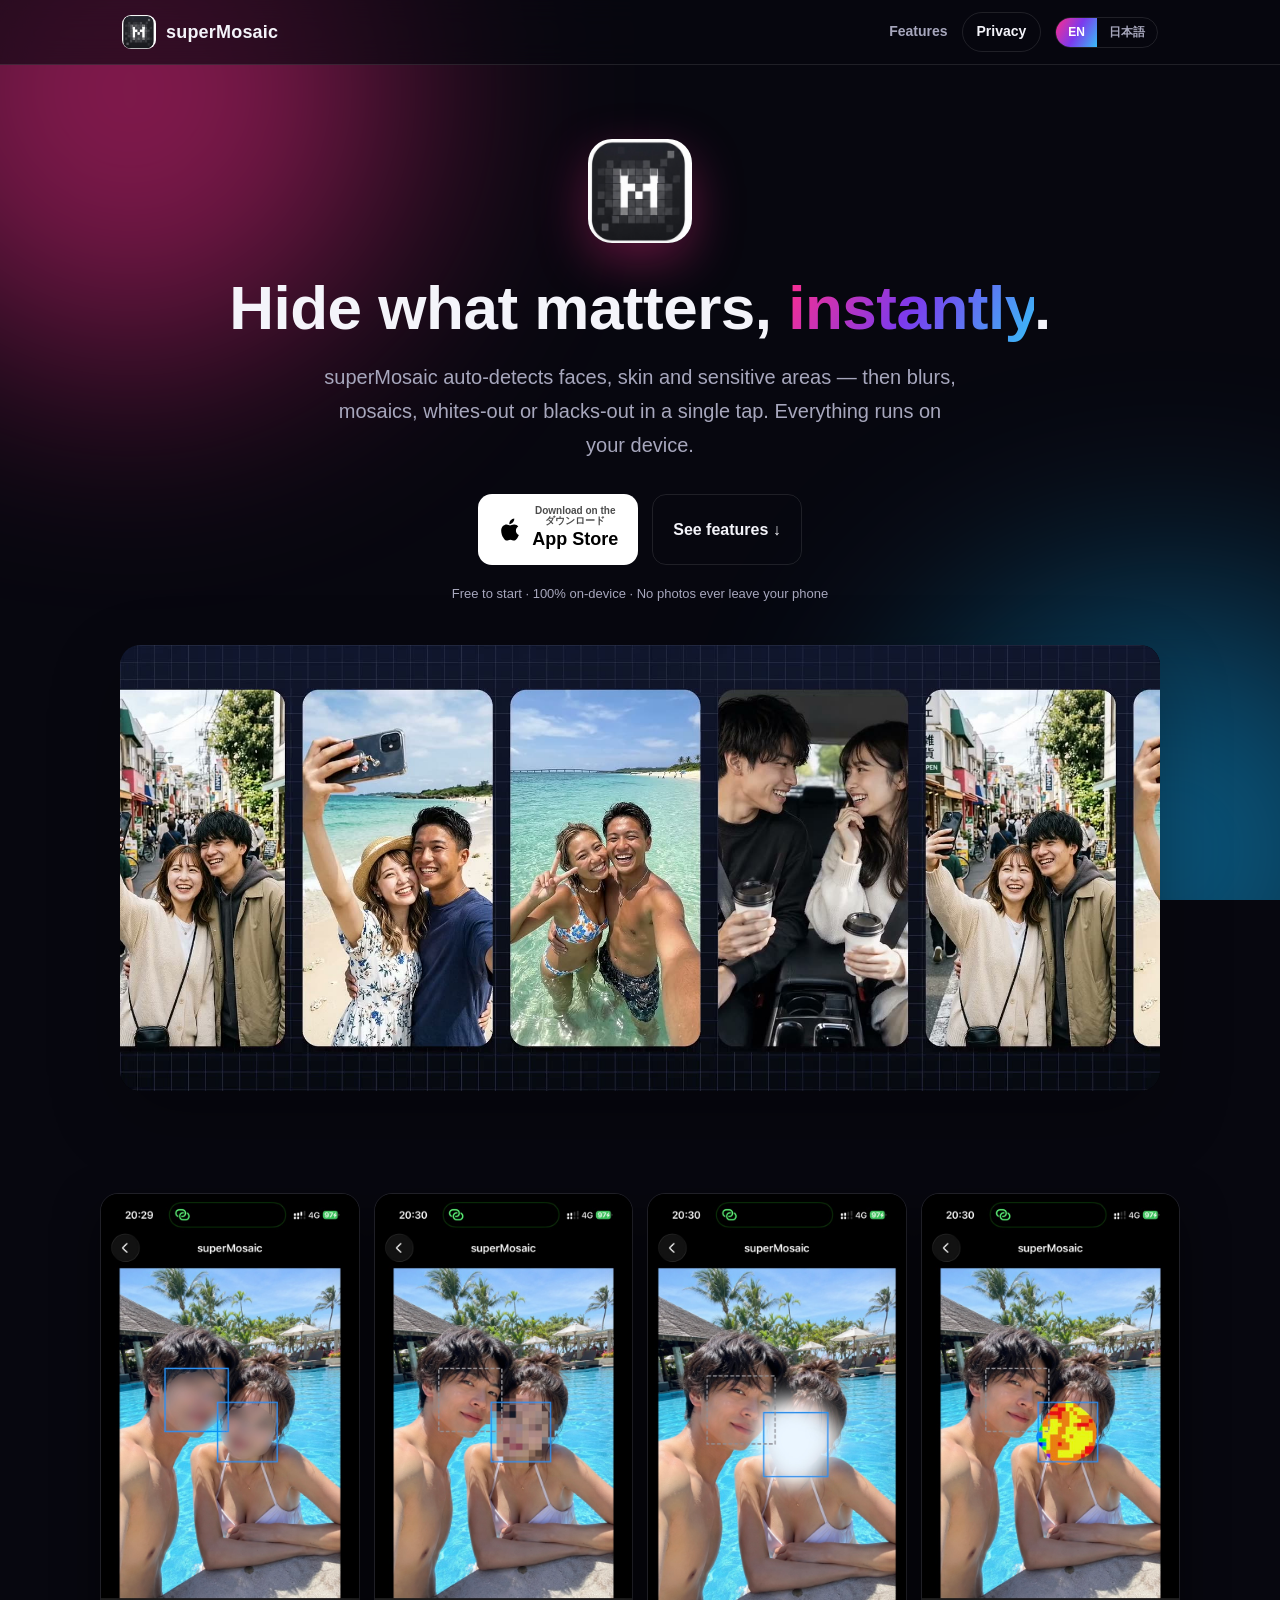
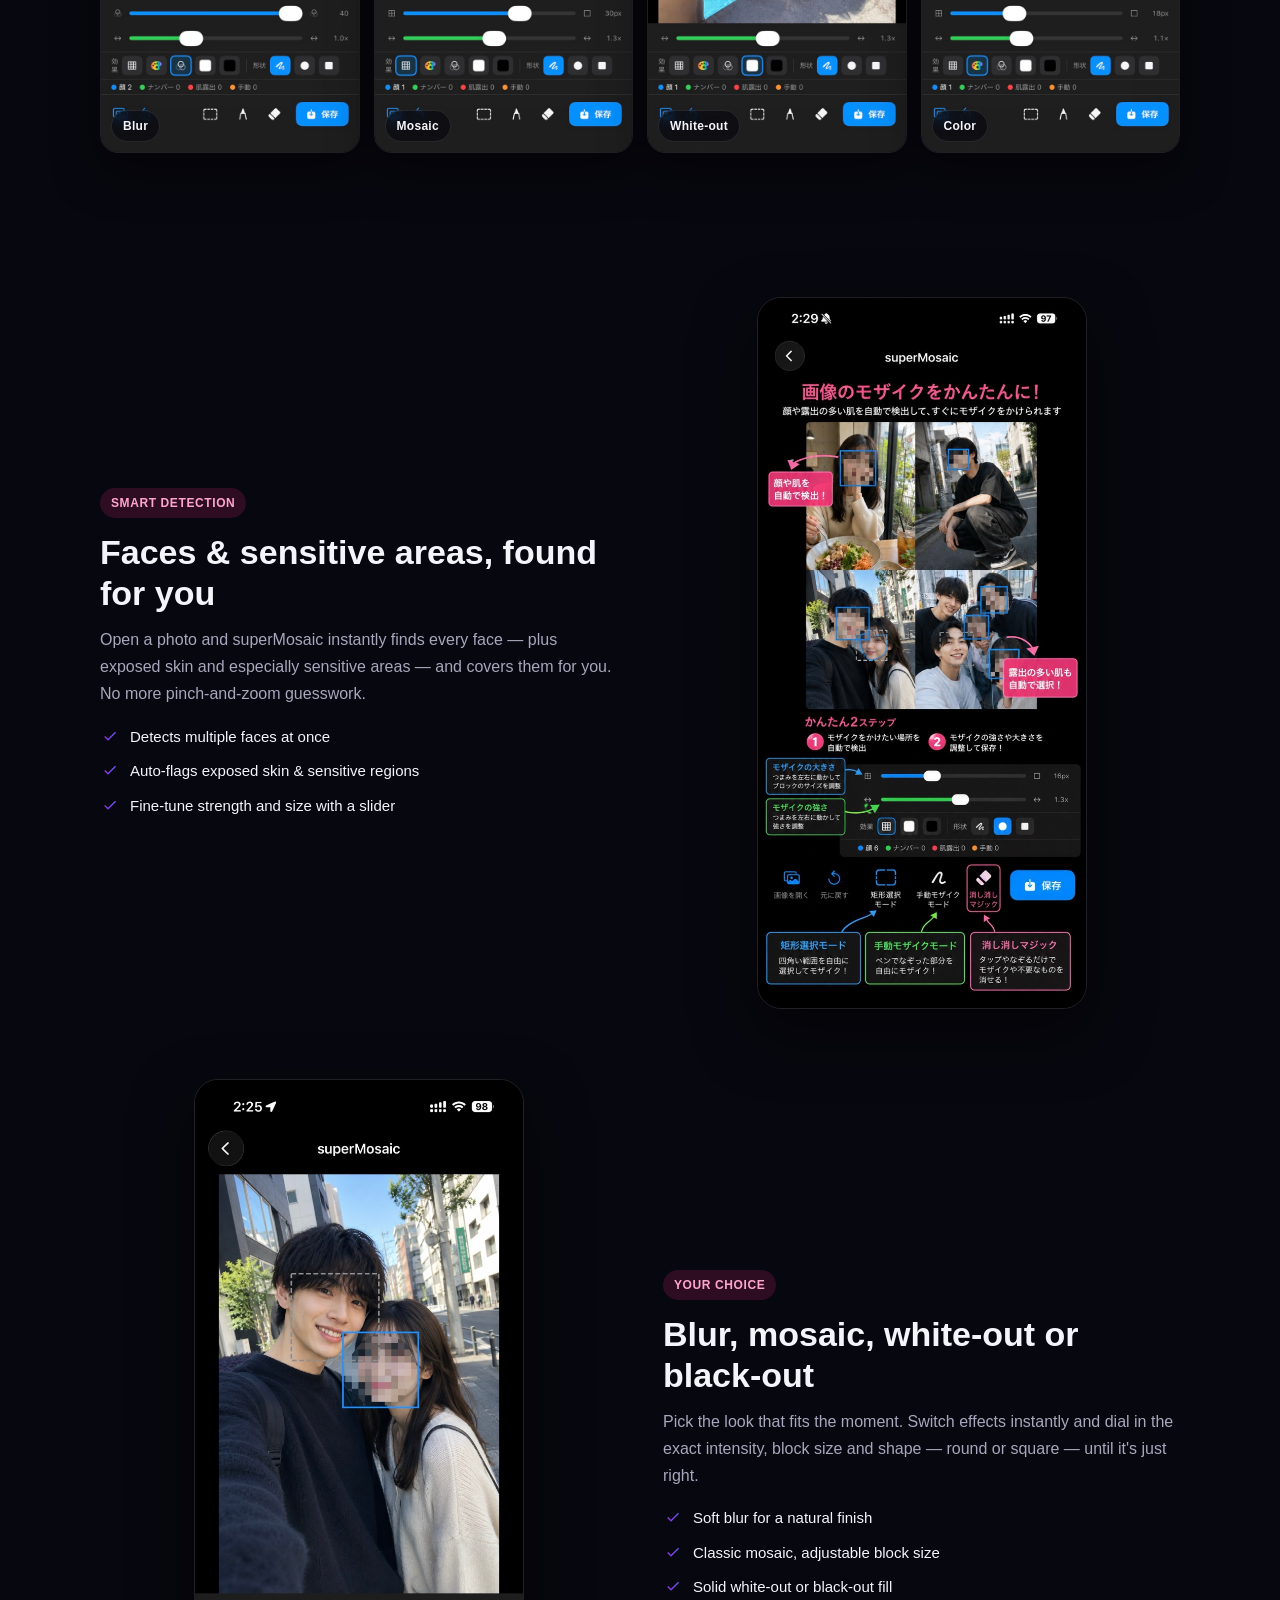
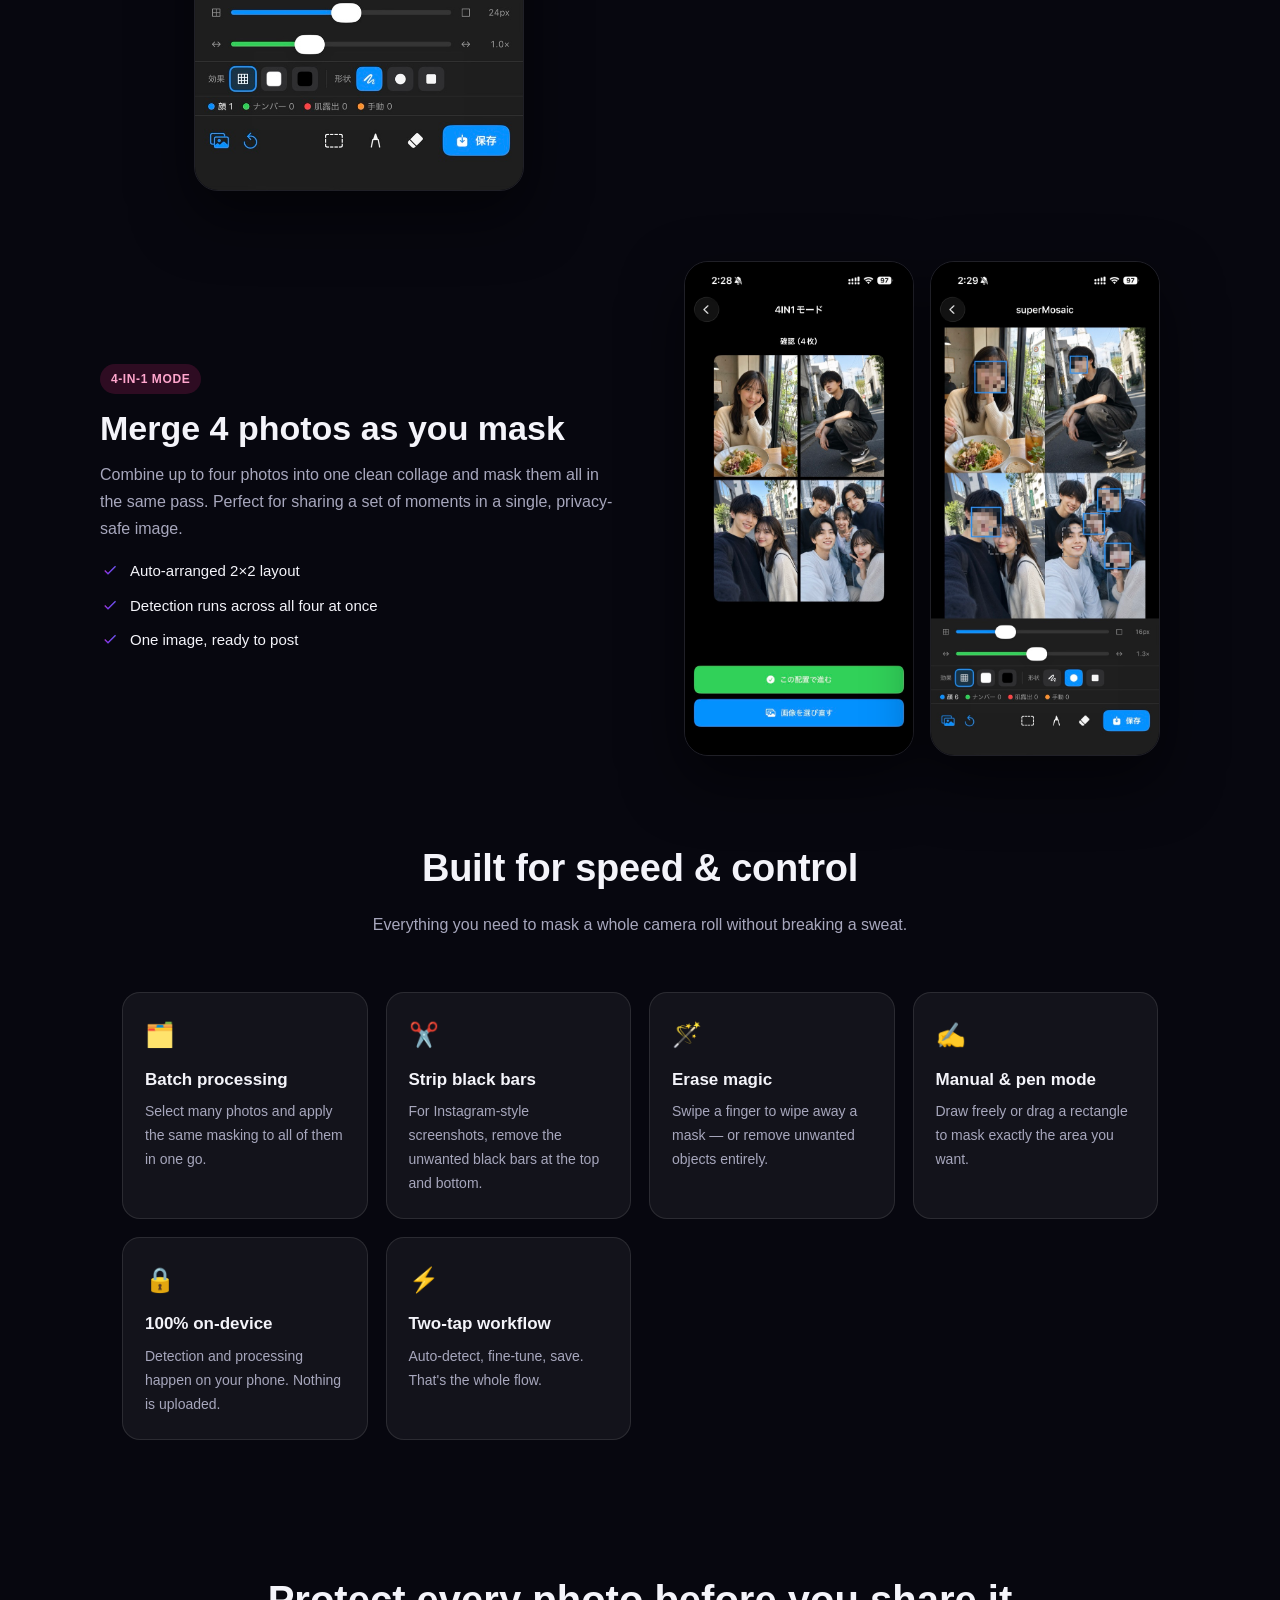
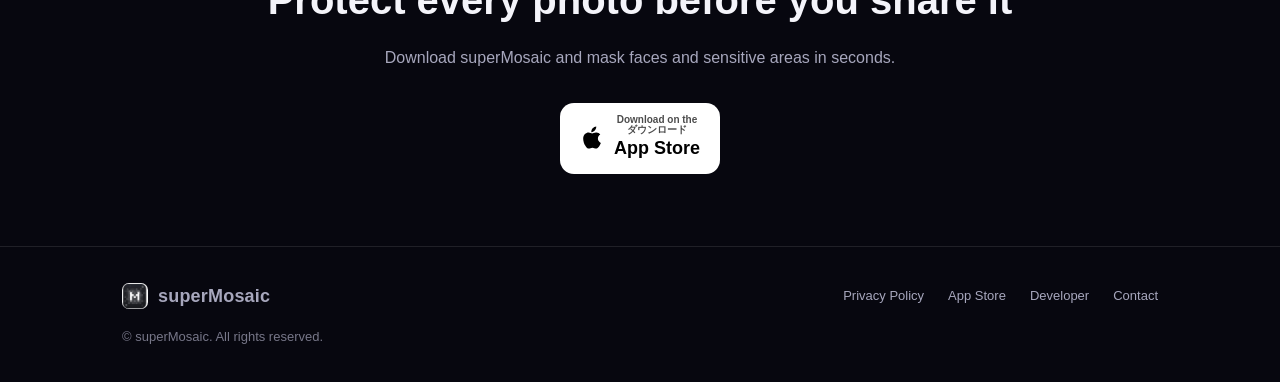
==== commit b64c5d2f: "Add the App Store header video below the hero Plays the Japanese or English cut to match the page la" ====
--- a/index.html
+++ b/index.html
@@ -165,6 +165,36 @@
     <span class="lang-ja">無料で始められます · すべて端末内で処理 · 写真が外部に送られることはありません</span>
   </p>
 
+<!-- ===== ヘッダ動画（App Store のプロダクトページ用と同じ映像。ページの言語に合わせて日英を切り替える） ===== -->
+<style>
+  .hv-wrap{max-width:1120px; margin:0 auto; padding:40px 20px 56px;}
+  .hv-frame{position:relative; aspect-ratio:3840/1646; border-radius:20px; overflow:hidden; background:#000;
+    box-shadow:0 24px 70px rgba(0,0,0,.28); }
+  .hv-frame video{display:block; width:100%; height:100%; object-fit:cover;}
+  @media (max-width:600px){ .hv-wrap{padding:24px 16px 40px;} .hv-frame{border-radius:14px;} }
+</style>
+<div class="hv-wrap">
+  <div class="hv-frame">
+    <video class="hv" src="assets/header_ja.mp4" poster="assets/header_ja.jpg" autoplay muted loop playsinline preload="metadata" aria-label="紹介動画 / Intro video"></video>
+  </div>
+</div>
+<script>
+  (function(){
+    var v = document.querySelector('video.hv'); if(!v) return;
+    if (window.matchMedia && matchMedia('(prefers-reduced-motion: reduce)').matches) { v.removeAttribute('autoplay'); v.controls = true; }
+    function set(){
+      var l = (document.documentElement.lang || 'ja').toLowerCase().indexOf('ja') === 0 ? 'ja' : 'en';
+      var s = 'assets/header_' + l + '.mp4';
+      if (v.getAttribute('src') !== s) {
+        v.poster = 'assets/header_' + l + '.jpg'; v.setAttribute('src', s);
+        if (v.autoplay) { var p = v.play(); if (p) p.catch(function(){}); }
+      }
+    }
+    set();
+    new MutationObserver(set).observe(document.documentElement, { attributes:true, attributeFilter:['lang'] });
+  })();
+</script>
+
   <!-- EFFECT SHOWCASE -->
   <div class="fxwrap">
     <div class="fxgrid">
